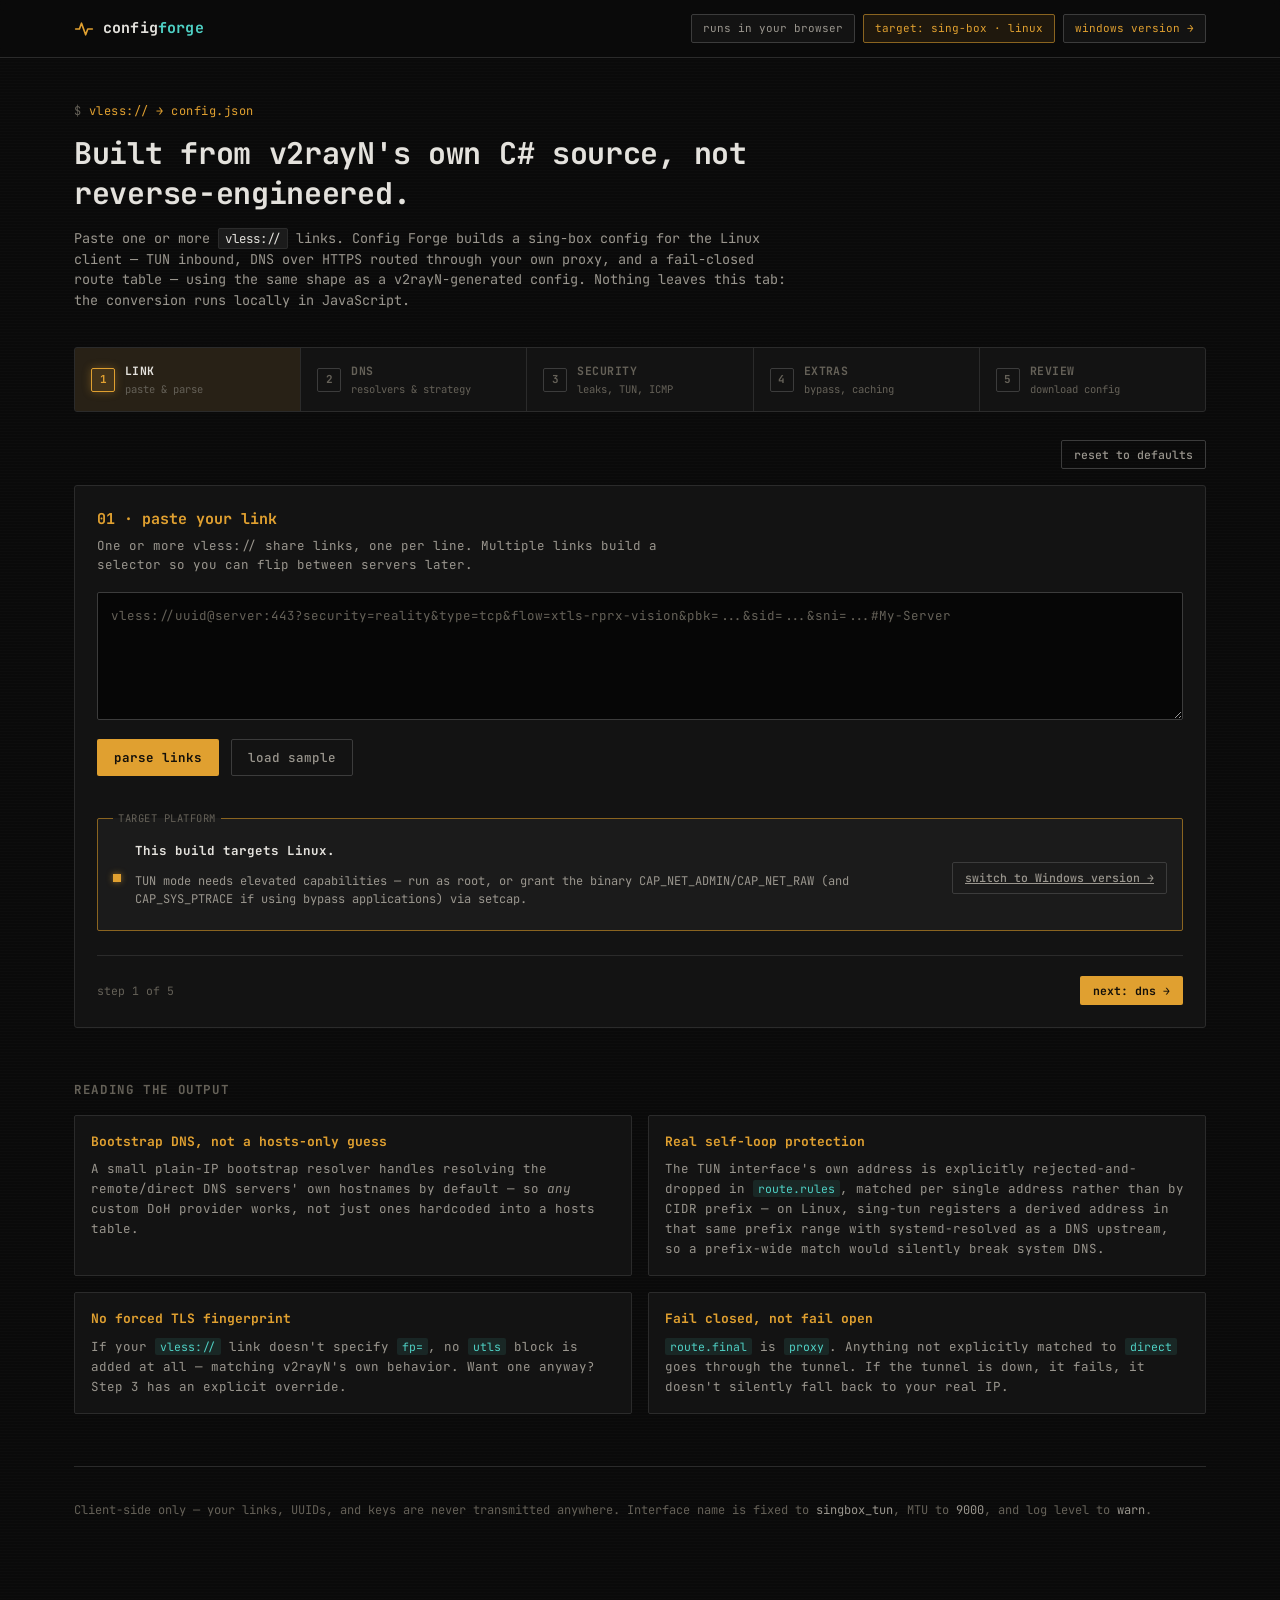
==== linux.html @ 417c4e21 "Add files via upload" ====
<!DOCTYPE html>
<html lang="en">
<head>
<meta charset="UTF-8">
<meta name="viewport" content="width=device-width, initial-scale=1.0">
<title>vless → sing-box · config forge (linux)</title>
<meta name="description" content="Convert vless:// links into sing-box client configs for Linux, generated with the same DNS/routing architecture as v2rayN's actual source code. Runs entirely in your browser — nothing is uploaded.">
<link rel="icon" href="data:image/svg+xml,<svg xmlns=%22http://www.w3.org/2000/svg%22 viewBox=%220 0 24 24%22><rect width=%2224%22 height=%2224%22 rx=%222%22 fill=%22%230a0a0a%22/><path d=%22M4 12h4l2-6 4 12 2-6h4%22 stroke=%22%23e0a030%22 stroke-width=%222%22 fill=%22none%22 stroke-linecap=%22round%22 stroke-linejoin=%22round%22/></svg>">
<link rel="preconnect" href="https://fonts.googleapis.com">
<link rel="preconnect" href="https://fonts.gstatic.com" crossorigin>
<link href="https://fonts.googleapis.com/css2?family=JetBrains+Mono:wght@400;500;600;700;800&display=swap" rel="stylesheet">
<link rel="stylesheet" href="style.css">
</head>
<body>

<header class="top">
  <div class="top-inner">
    <div class="brand">
      <span class="brand-mark" aria-hidden="true">
        <svg viewBox="0 0 24 24" width="20" height="20"><path d="M2 12h4.5l2.5-7 5 14 2.5-7H22" fill="none" stroke="currentColor" stroke-width="2" stroke-linecap="round" stroke-linejoin="round"/></svg>
      </span>
      <span class="brand-text">config<span class="brand-accent">forge</span></span>
    </div>
    <div class="top-meta">
      <span class="pill">runs in your browser</span>
      <span class="pill pill-target" id="platformPill">target: sing-box · linux</span>
      <a href="index.html" class="pill pill-link">windows version →</a>
    </div>
  </div>
</header>

<main class="shell">

  <section class="intro">
    <p class="eyebrow">vless:// → config.json</p>
    <h1>Built from v2rayN's own C# source, not reverse-engineered.</h1>
    <p class="lede" id="ledeText">Five steps: paste a link, set your DNS, set your security posture, add anything optional, then review and download. This tool's DNS/routing generation is ported directly from v2rayN's actual <code>SingboxDnsService.cs</code> / <code>SingboxRoutingService.cs</code> source. Nothing leaves this tab.</p>
  </section>

  <!-- STEPPER -->
  <nav class="stepper" id="stepper" aria-label="Setup steps">
    <div class="step-item" data-step-btn="1" data-state="current">
      <span class="step-num">1</span>
      <span class="step-text"><span class="step-title">Link</span><span class="step-desc">paste &amp; parse</span></span>
    </div>
    <div class="step-item" data-step-btn="2" data-state="upcoming">
      <span class="step-num">2</span>
      <span class="step-text"><span class="step-title">DNS</span><span class="step-desc">resolvers &amp; strategy</span></span>
    </div>
    <div class="step-item" data-step-btn="3" data-state="upcoming">
      <span class="step-num">3</span>
      <span class="step-text"><span class="step-title">Security</span><span class="step-desc">leaks, TUN, ICMP</span></span>
    </div>
    <div class="step-item" data-step-btn="4" data-state="upcoming">
      <span class="step-num">4</span>
      <span class="step-text"><span class="step-title">Extras</span><span class="step-desc">bypass, caching</span></span>
    </div>
    <div class="step-item" data-step-btn="5" data-state="upcoming">
      <span class="step-num">5</span>
      <span class="step-text"><span class="step-title">Review</span><span class="step-desc">download config</span></span>
    </div>
  </nav>

  <div class="utility-row">
    <span id="settingsStatus" class="parse-status"></span>
    <button id="resetOptionsBtn" class="btn btn-ghost btn-sm" type="button">reset to defaults</button>
  </div>

  <section class="panel">

    <!-- STEP 1 — LINK -->
    <div class="step-panel" data-step="1" data-active="1">
      <div class="step-panel-head">
        <h2>01 · paste your link</h2>
        <p>One or more <code>vless://</code> share links, one per line. Multiple links build a selector so you can flip between servers later.</p>
      </div>

      <textarea id="vlessInput" class="link-input" rows="5" spellcheck="false"
        placeholder="vless://uuid@server:443?security=reality&type=tcp&flow=xtls-rprx-vision&pbk=...&sid=...&sni=...#My-Server"></textarea>

      <div class="input-row">
        <button id="parseBtn" class="btn btn-primary">parse links</button>
        <button id="sampleBtn" class="btn btn-ghost">load sample</button>
        <span id="parseStatus" class="parse-status"></span>
      </div>

      <div id="linkResults" class="link-results" aria-live="polite"></div>

      <fieldset class="opt-group opt-group-wide platform-banner" style="margin-top: 20px;">
        <legend>Target platform</legend>
        <div class="platform-badge">
          <span class="platform-badge-dot"></span>
          <div class="platform-badge-text">
            <strong>This build targets Linux.</strong>
            <span class="field-label field-label-hint" id="platformHint">TUN mode needs elevated capabilities — run as root, or grant the binary CAP_NET_ADMIN/CAP_NET_RAW (and CAP_SYS_PTRACE if using bypass applications) via setcap.</span>
          </div>
          <a href="index.html" class="btn btn-ghost btn-sm">switch to Windows version →</a>
        </div>
        <select id="optPlatform" hidden><option value="linux" selected>Linux</option></select>
      </fieldset>

      <div class="step-nav">
        <span class="step-nav-hint">step 1 of 5</span>
        <button class="btn btn-primary btn-sm" type="button" data-goto="2">next: dns →</button>
      </div>
    </div>

    <!-- STEP 2 — DNS -->
    <div class="step-panel" data-step="2">
      <div class="step-panel-head">
        <h2>02 · dns resolution</h2>
        <p>v2rayN's 3-tier architecture: a bootstrap resolver handles the remote/direct servers' own hostnames, so any custom DoH provider works out of the box.</p>
      </div>

      <div class="options-grid">
        <fieldset class="opt-group">
          <legend>Remote &amp; direct</legend>

          <label class="field">
            <span class="field-label">Remote resolver <small>tunneled through the proxy</small></span>
            <select id="optRemoteDns">
              <option value="https://cloudflare-dns.com/dns-query" selected>Cloudflare — cloudflare-dns.com</option>
              <option value="https://dns.google/dns-query">Google — dns.google</option>
              <option value="https://dns.cloudflare.com/dns-query">Cloudflare (alt) — dns.cloudflare.com</option>
              <option value="1.1.1.1">1.1.1.1 (plain, not DoH)</option>
              <option value="custom">Custom address…</option>
            </select>
          </label>
          <input type="text" id="optRemoteDnsCustom" class="field-sub" placeholder="https://doh.example.com/dns-query" hidden>

          <label class="field">
            <span class="field-label">Direct resolver <small>for LAN, bypass domains &amp; geosite-private</small></span>
            <select id="optDirectDns">
              <option value="119.29.29.29">119.29.29.29 — DNSPod (v2rayN default)</option>
              <option value="223.5.5.5">223.5.5.5 — AliDNS</option>
              <option value="https://doh.pub/dns-query">doh.pub (v2rayN default DoH option)</option>
              <option value="system" selected>System default — for networks where DNSPod is unreachable</option>
              <option value="custom">Custom address…</option>
            </select>
          </label>
          <input type="text" id="optDirectDnsCustom" class="field-sub" placeholder="1.1.1.1 or https://doh.example.com/dns-query" hidden>
          <span class="field-label field-label-hint">
            v2rayN's actual default is 119.29.29.29 (DNSPod), a China-anycast address unreachable for many
            users outside China. Defaulted to <strong>System default</strong> here instead.
          </span>
        </fieldset>

        <fieldset class="opt-group">
          <legend>Bootstrap resolver</legend>
          <label class="field">
            <span class="field-label">Bootstrap resolver <small>resolves the remote/direct servers' own hostnames — plain IP, no chicken-and-egg problem</small></span>
            <select id="optBootstrapDns">
              <option value="119.29.29.29">119.29.29.29 — DNSPod (v2rayN default)</option>
              <option value="223.5.5.5">223.5.5.5 — AliDNS</option>
              <option value="system" selected>System default</option>
              <option value="custom">Custom IP…</option>
            </select>
          </label>
          <input type="text" id="optBootstrapDnsCustom" class="field-sub" placeholder="1.1.1.1" hidden>
        </fieldset>
      </div>

      <div class="step-nav">
        <span class="step-nav-hint">step 2 of 5</span>
        <div class="input-row" style="margin-top:0;">
          <button class="btn btn-ghost btn-sm" type="button" data-goto="1">← back</button>
          <button class="btn btn-primary btn-sm" type="button" data-goto="3">next: security →</button>
        </div>
      </div>
    </div>

    <!-- STEP 3 — SECURITY -->
    <div class="step-panel" data-step="3">
      <div class="step-panel-head">
        <h2>03 · security posture</h2>
        <p>Leak protection, TUN interface behavior, and anti-detection options — the real v2rayN TUN policies (ICMP routing, TLS fragmentation) most generators skip.</p>
      </div>

      <div class="options-grid">
        <fieldset class="opt-group">
          <legend>Leak protection</legend>
          <label class="toggle">
            <input type="checkbox" id="optBlockQuic" checked>
            <span class="toggle-track"><span class="toggle-thumb"></span></span>
            <span class="toggle-text">Block UDP/443 (QUIC)<small>stops traffic bypassing the proxy over HTTP/3</small></span>
          </label>
          <label class="toggle">
            <input type="checkbox" id="optBlockIpv6" checked>
            <span class="toggle-track"><span class="toggle-thumb"></span></span>
            <span class="toggle-text">Reject IPv6<small>drops IPv6 that reaches the tunnel — true leak-proofing needs it disabled at the OS/adapter level too</small></span>
          </label>
          <label class="toggle">
            <input type="checkbox" id="optBlockAaaaQuery">
            <span class="toggle-track"><span class="toggle-thumb"></span></span>
            <span class="toggle-text">Block AAAA DNS answers<small>answers every AAAA lookup empty instead of forwarding it — forces IPv4 at the DNS level, ahead of "Reject IPv6" above</small></span>
          </label>
        </fieldset>

        <fieldset class="opt-group">
          <legend>TUN interface</legend>
          <label class="field">
            <span class="field-label">Address (CIDR)</span>
            <input type="text" id="optTunAddr" value="172.18.0.1/30">
          </label>
          <label class="field">
            <span class="field-label">Stack</span>
            <select id="optTunStack">
              <option value="gvisor" selected>gvisor — safest, most compatible</option>
              <option value="mixed">mixed</option>
              <option value="system">system — fastest, needs native TUN driver support</option>
            </select>
          </label>
          <label class="toggle">
            <input type="checkbox" id="optStrictRoute" checked>
            <span class="toggle-track"><span class="toggle-thumb"></span></span>
            <span class="toggle-text">Strict route<small>forces all system traffic into the TUN, even off-subnet</small></span>
          </label>
          <label class="toggle">
            <input type="checkbox" id="optTlsFragment">
            <span class="toggle-track"><span class="toggle-thumb"></span></span>
            <span class="toggle-text">TLS record fragmentation<small>splits sniffed TLS ClientHellos to evade SNI-based blocking</small></span>
          </label>
          <span class="field-label field-label-hint">
            This client's own traffic is always excluded from the tunnel automatically, by process name —
            no manual path needed.
          </span>
        </fieldset>
      </div>

      <div class="step-nav">
        <span class="step-nav-hint">step 3 of 5</span>
        <div class="input-row" style="margin-top:0;">
          <button class="btn btn-ghost btn-sm" type="button" data-goto="2">← back</button>
          <button class="btn btn-primary btn-sm" type="button" data-goto="4">next: extras →</button>
        </div>
      </div>
    </div>

    <!-- STEP 4 — EXTRAS -->
    <div class="step-panel" data-step="4">
      <div class="step-panel-head">
        <h2>04 · optional extras</h2>
        <p>Everything here is optional — local inbounds, rule sets, and domains/apps you'd rather send direct.</p>
      </div>

      <div class="options-grid">
        <fieldset class="opt-group">
          <legend>Local inbounds</legend>
          <label class="toggle">
            <input type="checkbox" id="optSocksEnable">
            <span class="toggle-track"><span class="toggle-thumb"></span></span>
            <span class="toggle-text">SOCKS/HTTP inbound<small>for apps that don't use the system proxy — off means TUN-only</small></span>
          </label>
          <label class="field field-inline" id="socksPortRow">
            <span class="field-label">SOCKS port</span>
            <input type="number" id="optSocksPort" value="10808">
          </label>
          <label class="toggle">
            <input type="checkbox" id="optClashApi">
            <span class="toggle-track"><span class="toggle-thumb"></span></span>
            <span class="toggle-text">Clash API<small>for GUI clients (v2rayN tray, yacd, etc.) — bound to localhost</small></span>
          </label>
          <label class="field field-inline" id="clashPortRow">
            <span class="field-label">Port</span>
            <input type="number" id="optClashPort" value="10814">
          </label>
          <label class="field" id="clashSecretRow">
            <span class="field-label">API secret <small>recommended if exposing beyond localhost</small></span>
            <input type="text" id="optClashSecret" placeholder="leave blank for none">
          </label>
        </fieldset>

        <fieldset class="opt-group">
          <legend>Rule sets &amp; caching</legend>
          <label class="toggle">
            <input type="checkbox" id="optUseGeositePrivate">
            <span class="toggle-track"><span class="toggle-thumb"></span></span>
            <span class="toggle-text">geosite-private rule-set<small>matches local-network hostnames direct — not required: <code>ip_is_private</code> already covers private IPs</small></span>
          </label>
          <label class="field" id="ruleSetModeRow">
            <span class="field-label">geosite-private rule-set source</span>
            <select id="optRuleSetMode">
              <option value="remote">Auto-download (SagerNet, recommended)</option>
              <option value="local" selected>Local file on disk</option>
            </select>
          </label>
          <input type="text" id="optRuleSetPath" class="field-sub"
                 value="/etc/sing-box/geosite-private.srs">
          <label class="toggle">
            <input type="checkbox" id="optCacheFile">
            <span class="toggle-track"><span class="toggle-thumb"></span></span>
            <span class="toggle-text">DNS cache file<small>persists fakeip/cache across restarts</small></span>
          </label>
        </fieldset>

        <fieldset class="opt-group opt-group-wide">
          <legend>Bypass domains <span class="legend-note">— sent direct, one per line</span></legend>
          <textarea id="optBypassDomains" class="bypass-input" rows="3" spellcheck="false"
            placeholder="example.com&#10;.internal.corp.example&#10;keyword:analytics&#10;regex:^ads\."></textarea>
          <span class="field-label field-label-hint">
            Prefix a line with <code>.</code> or <code>*.</code> to match subdomains only ·
            <code>keyword:</code> for a substring match · <code>regex:</code> for a regular expression
          </span>
        </fieldset>

        <fieldset class="opt-group opt-group-wide">
          <span class="field-label" id="bypassAppsLabel">Bypass applications — one Linux process name per line</span>
          <textarea id="optBypassApps" class="bypass-input" rows="3" spellcheck="false"
            placeholder="steam&#10;discord&#10;/usr/bin/some-launcher"></textarea>
          <span class="field-label field-label-hint" id="bypassAppsHint">
            Matches by process name — a full path is fine too, only the filename is used. Linux
            truncates process names to 15 characters internally.
          </span>
        </fieldset>
      </div>

      <div class="step-nav">
        <span class="step-nav-hint">step 4 of 5</span>
        <div class="input-row" style="margin-top:0;">
          <button class="btn btn-ghost btn-sm" type="button" data-goto="3">← back</button>
          <button class="btn btn-primary btn-sm" type="button" data-goto="5">next: review →</button>
        </div>
      </div>
    </div>

    <!-- STEP 5 — REVIEW -->
    <div class="step-panel" data-step="5">
      <div class="step-panel-head">
        <h2>05 · review &amp; download</h2>
        <p>Trace confirms which pieces are live. Download, then verify with <code>sing-box check -c config.json</code> before relying on it.</p>
      </div>

      <section class="signal-path" id="signalPath" aria-label="Connection path status">
        <div class="path-track">
          <div class="path-node" data-node="link" data-state="idle">
            <span class="node-box"></span>
            <span class="node-label">link</span>
          </div>
          <div class="path-wire" data-wire="1"><span class="wire-pulse"></span></div>
          <div class="path-node" data-node="tls" data-state="idle">
            <span class="node-box"></span>
            <span class="node-label">tls / reality</span>
          </div>
          <div class="path-wire" data-wire="2"><span class="wire-pulse"></span></div>
          <div class="path-node" data-node="dns" data-state="idle">
            <span class="node-box"></span>
            <span class="node-label">doh dns</span>
          </div>
          <div class="path-wire" data-wire="3"><span class="wire-pulse"></span></div>
          <div class="path-node" data-node="route" data-state="idle">
            <span class="node-box"></span>
            <span class="node-label">route</span>
          </div>
          <div class="path-wire" data-wire="4"><span class="wire-pulse"></span></div>
          <div class="path-node" data-node="out" data-state="idle">
            <span class="node-box"></span>
            <span class="node-label">config.json</span>
          </div>
        </div>
      </section>

      <div class="panel-head">
        <h2>config.json</h2>
        <div class="output-actions">
          <button id="copyBtn" class="btn btn-ghost btn-sm" disabled>copy</button>
          <button id="downloadBtn" class="btn btn-primary btn-sm" disabled>download config.json</button>
        </div>
      </div>

      <div id="warnings" class="warnings" hidden></div>

      <pre id="output" class="output-code"><code id="outputCode">// finish step 1 to generate a config here</code></pre>

      <div class="step-nav">
        <span class="step-nav-hint">step 5 of 5</span>
        <button class="btn btn-ghost btn-sm" type="button" data-goto="4">← back</button>
      </div>
    </div>

  </section>

  <section class="notes">
    <h2>reading the output</h2>
    <div class="notes-grid">
      <div class="note">
        <h3>Bootstrap DNS, not a hosts-only guess</h3>
        <p>A small plain-IP bootstrap resolver handles resolving the remote/direct DNS servers' own hostnames by default — so <em>any</em> custom DoH provider works, not just ones hardcoded into a hosts table.</p>
      </div>
      <div class="note">
        <h3>Real self-loop protection</h3>
        <p>The TUN interface's own address is explicitly rejected-and-dropped in <code>route.rules</code>, matched per single address rather than by CIDR prefix — on Linux, sing-tun registers a derived address in that same prefix range with systemd-resolved as a DNS upstream, so a prefix-wide match would silently break system DNS.</p>
      </div>
      <div class="note">
        <h3>No forced TLS fingerprint</h3>
        <p>If your <code>vless://</code> link doesn't specify <code>fp=</code>, no <code>utls</code> block is added at all — matching v2rayN's own behavior. Want one anyway? Step 3 has an explicit override.</p>
      </div>
      <div class="note">
        <h3>Fail closed, not fail open</h3>
        <p><code>route.final</code> is <code>proxy</code>. Anything not explicitly matched to <code>direct</code> goes through the tunnel. If the tunnel is down, it fails, it doesn't silently fall back to your real IP.</p>
      </div>
    </div>
  </section>

  <footer class="site-footer">
    <p>Client-side only — your links, UUIDs, and keys are never transmitted anywhere. Interface name is fixed to <code>singbox_tun</code>, MTU to <code>9000</code>, and log level to <code>warn</code>.</p>
  </footer>

</main>

<script src="app.js"></script>

</body>
</html>
---- style.css ----
/* ============================================================
   Config Forge — design tokens (v3: terminal / phosphor)
   near-black neutral bg · warm amber accent · teal "secure" accent
   all-monospace: JetBrains Mono throughout
   ============================================================ */

:root{
  --bg:        #0a0a0a;
  --panel:     #131313;
  --panel-2:   #1b1b1b;
  --border:    #2b2b2b;
  --border-lt: #3c3c3c;

  --text:      #e4e2dd;
  --text-dim:  #9a968e;
  --text-mute: #656158;

  --accent:      #e0a030;
  --accent-dim:  #8a6420;
  --accent-soft: rgba(224,160,48,0.10);
  --secure:      #4fd1c5;
  --secure-dim:  #2a7a70;
  --secure-soft: rgba(79,209,197,0.10);
  --warn:        #e0824a;
  --warn-soft:   rgba(224,130,74,0.10);
  --danger:      #e0655c;
  --danger-soft: rgba(224,101,92,0.10);

  --font-display: 'JetBrains Mono', ui-monospace, monospace;
  --font-body: 'JetBrains Mono', ui-monospace, monospace;
  --font-code: 'JetBrains Mono', ui-monospace, monospace;

  --radius: 3px;
  --radius-sm: 2px;
}

*{ box-sizing: border-box; }
html{ scroll-behavior: smooth; }

body{
  margin:0;
  background: var(--bg);
  color: var(--text);
  font-family: var(--font-body);
  font-size: 14px;
  line-height: 1.55;
  -webkit-font-smoothing: antialiased;
  background-image:
    repeating-linear-gradient(0deg, rgba(255,255,255,0.012) 0px, rgba(255,255,255,0.012) 1px, transparent 1px, transparent 3px);
}

code, pre{ font-family: var(--font-code); }

/* ---------- top bar ---------- */
.top{
  position: sticky; top:0; z-index: 20;
  background: rgba(10,10,10,0.9);
  backdrop-filter: blur(6px);
  border-bottom: 1px solid var(--border);
}
.top-inner{
  max-width: 1180px; margin: 0 auto;
  padding: 14px 24px;
  display: flex; align-items: center; justify-content: space-between;
  gap: 16px; flex-wrap: wrap;
}
.brand{ display:flex; align-items:center; gap:9px; }
.brand-mark{ color: var(--accent); display:flex; }
.brand-text{
  font-family: var(--font-display); font-weight: 700; font-size: 15px;
  letter-spacing: 0.01em; color: var(--text);
}
.brand-accent{ color: var(--secure); }
.top-meta{ display:flex; gap:8px; flex-wrap: wrap; }
.pill{
  font-family: var(--font-code); font-size: 11px; color: var(--text-dim);
  border: 1px solid var(--border-lt); border-radius: var(--radius-sm);
  padding: 5px 11px; white-space: nowrap; background: var(--panel);
}
.pill-target{ color: var(--accent); border-color: var(--accent-dim); background: var(--accent-soft); }

/* ---------- shell / layout ---------- */
.shell{
  max-width: 1180px; margin: 0 auto; padding: 44px 24px 80px;
  position: relative; z-index: 1;
}

.intro{ max-width: 720px; margin-bottom: 36px; }
.eyebrow{
  font-family: var(--font-code); font-size: 12px; letter-spacing: 0.04em;
  color: var(--accent); margin: 0 0 12px;
}
.eyebrow::before{ content: "$ "; color: var(--text-mute); }
.intro h1{
  font-family: var(--font-display); font-size: clamp(22px, 3.2vw, 30px);
  line-height: 1.35; margin: 0 0 14px; font-weight: 700; letter-spacing: -0.01em;
  color: var(--text);
}
.lede{ color: var(--text-dim); font-size: 13.5px; margin: 0; }
.lede code{ color: var(--text); background: var(--panel-2); padding: 1px 6px; border-radius: var(--radius-sm); font-size: 0.92em; border: 1px solid var(--border); }

/* ---------- signal path (signature element) — terminal trace ---------- */
.signal-path{
  background: var(--panel);
  border: 1px solid var(--border);
  border-radius: var(--radius);
  padding: 20px 24px;
  margin-bottom: 36px;
  overflow-x: auto;
  font-family: var(--font-code);
}
.path-track{
  display: flex; align-items: center; gap: 0;
  min-width: 640px;
}
.path-node{
  display: flex; flex-direction: column; align-items: center; gap: 6px;
  flex-shrink: 0; width: 116px;
}
.node-box{
  font-size: 10.5px; color: var(--text-mute);
  border: 1px solid var(--border-lt); border-radius: var(--radius-sm);
  padding: 3px 0; width: 100%; text-align: center;
  transition: all 0.3s ease; background: var(--panel-2);
}
.node-box::before{ content: "[ ]"; }
.path-node[data-state="active"] .node-box{
  border-color: var(--accent); color: var(--accent); background: var(--accent-soft);
  text-shadow: 0 0 8px rgba(224,160,48,0.5);
}
.path-node[data-state="active"] .node-box::before{ content: "[×]"; }
.path-node[data-state="warn"] .node-box{
  border-color: var(--warn); color: var(--warn); background: var(--warn-soft);
}
.path-node[data-state="warn"] .node-box::before{ content: "[!]"; }
.node-label{
  font-family: var(--font-code); font-size: 10px; color: var(--text-mute);
  letter-spacing: 0.02em; text-align: center; transition: color 0.3s ease;
  text-transform: uppercase;
}
.path-node[data-state="active"] .node-label{ color: var(--text); }

.path-wire{
  flex: 1; height: 16px; position: relative; margin: 0 -2px;
  min-width: 32px; overflow: hidden;
  font-size: 11px; color: var(--border-lt); white-space: nowrap;
  display: flex; align-items: center;
}
.path-wire::before{
  content: "· · · · · · · · · · · · · · · · · · · · · · · ·";
  letter-spacing: 2px;
}
.path-wire[data-active="1"]::before{ color: var(--accent); }
.wire-pulse{
  position: absolute; top: 0; left: -6px; bottom: 0;
  width: 8px; display: flex; align-items: center; justify-content: center;
  color: var(--accent); opacity: 0; font-weight: 700;
}
.wire-pulse::before{ content: "▸"; }
.path-wire[data-active="1"] .wire-pulse{
  animation: pulse 2.2s linear infinite;
}
@keyframes pulse{
  0%{ left: -6px; opacity: 0; }
  10%{ opacity: 1; }
  90%{ opacity: 1; }
  100%{ left: 100%; opacity: 0; }
}
@media (prefers-reduced-motion: reduce){
  .wire-pulse{ animation: none !important; opacity: 0 !important; }
}

/* ---------- workspace ---------- */
.workspace{
  display: grid; grid-template-columns: 1fr 1fr; gap: 22px;
  align-items: start;
}
@media (max-width: 980px){
  .workspace{ grid-template-columns: 1fr; }
}

.panel{
  background: var(--panel);
  border: 1px solid var(--border);
  border-radius: var(--radius);
  padding: 22px;
}
.panel-head{
  display: flex; align-items: baseline; justify-content: space-between;
  gap: 12px; margin-bottom: 15px;
}
.panel-head-spaced{ margin-top: 30px; }
.panel-head h2{
  font-family: var(--font-display); font-size: 13.5px; margin: 0;
  color: var(--accent); font-weight: 700; letter-spacing: 0.01em;
}
.panel-sub{ font-size: 11.5px; color: var(--text-mute); font-family: var(--font-code); }
.panel-head-actions{ display: flex; align-items: center; gap: 12px; flex-wrap: wrap; }

/* ---------- input ---------- */
.link-input{
  width: 100%; resize: vertical;
  background: #060606; color: var(--text);
  border: 1px solid var(--border-lt); border-radius: var(--radius-sm);
  padding: 13px; font-family: var(--font-code); font-size: 12.5px;
  line-height: 1.6;
}
.link-input:focus{ outline: none; border-color: var(--accent); }
.link-input::placeholder{ color: var(--text-mute); }

.input-row{ display:flex; align-items:center; gap: 12px; margin-top: 12px; flex-wrap: wrap; }

.btn{
  font-family: var(--font-code); font-size: 12.5px; font-weight: 500;
  padding: 9px 16px; border-radius: var(--radius-sm);
  border: 1px solid transparent; cursor: pointer;
  transition: all 0.15s ease;
}
.btn-primary{ background: var(--accent); color: #14100a; font-weight: 700; }
.btn-primary:hover{ background: #f0b040; }
.btn-primary:disabled{ background: var(--border-lt); color: var(--text-mute); cursor: not-allowed; }
.btn-ghost{ background: transparent; color: var(--text-dim); border-color: var(--border-lt); }
.btn-ghost:hover{ color: var(--text); border-color: var(--accent); }
.btn-ghost:disabled{ color: var(--text-mute); cursor: not-allowed; border-color: var(--border); }
.btn-sm{ padding: 6px 12px; font-size: 11.5px; }

.parse-status{ font-size: 12px; color: var(--text-mute); font-family: var(--font-code); }
.parse-status.ok{ color: var(--secure); }
.parse-status.err{ color: var(--danger); }

.link-results{ margin-top: 14px; display: flex; flex-direction: column; gap: 8px; }
.link-card{
  border: 1px solid var(--border); border-radius: var(--radius-sm);
  padding: 10px 13px; background: var(--panel-2);
  display: flex; align-items: center; justify-content: space-between; gap: 10px;
}
.link-card.err{ border-color: rgba(224,101,92,0.4); background: var(--danger-soft); }
.link-card-main{ min-width: 0; }
.link-card-name{ font-size: 12.5px; font-weight: 700; color: var(--text); }
.link-card-detail{ font-size: 11px; color: var(--text-mute); font-family: var(--font-code); overflow: hidden; text-overflow: ellipsis; white-space: nowrap; }
.link-card-badge{
  font-family: var(--font-code); font-size: 10px; padding: 3px 8px; border-radius: var(--radius-sm);
  flex-shrink: 0;
}
.badge-ok{ background: var(--secure-soft); color: var(--secure); }
.badge-err{ background: var(--danger-soft); color: var(--danger); }

/* ---------- quick setup grid ---------- */
.options-grid{
  display: grid; grid-template-columns: 1fr 1fr; gap: 16px;
}
@media (max-width: 620px){ .options-grid{ grid-template-columns: 1fr; } }

.opt-group{
  border: 1px solid var(--border); border-radius: var(--radius-sm);
  padding: 15px; margin: 0; min-width: 0; background: var(--panel);
}
.opt-group legend{
  font-family: var(--font-code); font-size: 10.5px; text-transform: uppercase;
  letter-spacing: 0.05em; color: var(--text-mute); padding: 0 5px;
}
.opt-group-wide{ grid-column: 1 / -1; }
.legend-note{ text-transform: none; letter-spacing: normal; color: var(--text-mute); font-size: 11px; }
.bypass-input{
  width: 100%; resize: vertical;
  background: #060606; color: var(--text);
  border: 1px solid var(--border-lt); border-radius: var(--radius-sm);
  padding: 10px; font-family: var(--font-code); font-size: 12px; line-height: 1.6;
  margin-top: 2px;
}
.bypass-input:focus{ outline: none; border-color: var(--accent); }
.field-label-hint{ margin-top: 7px; font-size: 11px; }
.field-label-hint code{ color: var(--text-dim); background: var(--panel-2); padding: 1px 5px; border-radius: var(--radius-sm); border: 1px solid var(--border); }

.field{ display: block; margin-top: 11px; }
.field:first-of-type{ margin-top: 4px; }
.field-label{ display:block; font-size: 12px; color: var(--text-dim); margin-bottom: 6px; }
.field-label small{ display:block; color: var(--text-mute); font-weight: 400; margin-top: 2px; }
.field input[type="text"], .field input[type="number"], .field select, .field-sub{
  width: 100%; background: #060606; color: var(--text);
  border: 1px solid var(--border-lt); border-radius: var(--radius-sm);
  padding: 7px 9px; font-size: 12.5px; font-family: var(--font-code);
}
.field-sub{ margin-top: 8px; }
.field select{ font-family: var(--font-body); }
.field input:focus, .field select:focus{ outline: none; border-color: var(--accent); }
.field-inline{ display:flex; align-items:center; gap: 10px; }
.field-inline .field-label{ margin-bottom:0; white-space: nowrap; }

.toggle{
  display: grid; grid-template-columns: 34px 1fr; align-items: start;
  gap: 10px; margin-top: 13px; cursor: pointer;
}
.toggle input{ position:absolute; opacity:0; width:0; height:0; }
.toggle-track{
  width: 34px; height: 18px; border-radius: var(--radius-sm); background: var(--panel-2);
  border: 1px solid var(--border-lt);
  position: relative; transition: all 0.2s ease; margin-top: 2px;
}
.toggle-thumb{
  position: absolute; top: 1px; left: 1px; width: 14px; height: 14px;
  border-radius: 1px; background: var(--text-mute); transition: all 0.2s ease;
}
.toggle input:checked + .toggle-track{ border-color: var(--secure); background: var(--secure-soft); }
.toggle input:checked + .toggle-track .toggle-thumb{ transform: translateX(16px); background: var(--secure); }
.toggle input:focus-visible + .toggle-track{ outline: 1px solid var(--accent); outline-offset: 2px; }
.toggle-text{ font-size: 12.5px; color: var(--text); }
.toggle-text small{ display:block; color: var(--text-mute); font-size: 11px; font-weight: 400; margin-top: 2px; }

/* ---------- advanced disclosure sections ---------- */
.advanced{
  margin-top: 18px; border: 1px solid var(--border); border-radius: var(--radius-sm);
  background: var(--panel); overflow: hidden;
}
.advanced + .advanced{ margin-top: 10px; }
.advanced summary{
  list-style: none; cursor: pointer; padding: 12px 15px;
  display: flex; align-items: center; justify-content: space-between; gap: 10px;
  font-family: var(--font-code); font-size: 12px; color: var(--text-dim);
  user-select: none;
}
.advanced summary::-webkit-details-marker{ display: none; }
.advanced summary .adv-title{ display: flex; align-items: center; gap: 8px; color: var(--text); font-weight: 500; }
.advanced summary .adv-chevron{
  color: var(--accent); font-family: var(--font-code); font-size: 11px;
}
.advanced summary .adv-chevron::before{ content: "+"; }
.advanced[open] summary .adv-chevron::before{ content: "−"; }
.advanced summary:hover{ background: var(--panel-2); }
.advanced-body{
  padding: 2px 15px 16px; border-top: 1px solid var(--border);
}
.advanced-body .options-grid{ margin-top: 14px; }

/* ---------- output ---------- */
.output-panel{ position: sticky; top: 84px; }
.output-actions{ display:flex; gap: 8px; }
.warnings{
  background: var(--warn-soft); border: 1px solid rgba(224,130,74,0.35);
  border-radius: var(--radius-sm); padding: 11px 13px; margin-bottom: 14px;
  font-size: 12px; color: var(--warn); font-family: var(--font-code);
}
.warnings strong{ color: #f0a878; }
.warnings ul{ margin: 6px 0 0; padding-left: 18px; }
.warnings li{ margin-top: 4px; }

.output-code{
  background: #060606; border: 1px solid var(--border-lt); border-radius: var(--radius-sm);
  padding: 17px; margin: 0; max-height: 640px; overflow: auto;
  font-size: 12px; line-height: 1.65; color: #b0aca4;
}
.output-code code{ color: inherit; }
.tok-key{ color: #e0b060; }
.tok-str{ color: #4fd1c5; }
.tok-num{ color: #e0824a; }
.tok-bool{ color: #c48fe0; }
.tok-punc{ color: #5a5650; }

/* ---------- notes ---------- */
.notes{ margin-top: 52px; }
.notes h2{
  font-family: var(--font-display); font-size: 12.5px; text-transform: uppercase;
  letter-spacing: 0.05em; color: var(--text-mute); margin: 0 0 16px; font-weight: 700;
}
.notes-grid{
  display: grid; grid-template-columns: repeat(2, 1fr); gap: 16px;
}
@media (max-width: 780px){ .notes-grid{ grid-template-columns: 1fr; } }
.note{
  border: 1px solid var(--border); border-radius: var(--radius-sm);
  padding: 16px; background: var(--panel);
}
.note h3{ font-size: 13px; margin: 0 0 7px; color: var(--accent); font-family: var(--font-display); font-weight: 700; }
.note p{ font-size: 12.5px; color: var(--text-dim); margin: 0; line-height: 1.6; }
.note code{ color: var(--secure); background: var(--secure-soft); padding: 1px 5px; border-radius: var(--radius-sm); font-size: 0.92em; }
.note a{ color: var(--accent); }

/* ---------- footer ---------- */
.site-footer{
  margin-top: 52px; padding-top: 22px; border-top: 1px solid var(--border);
  font-size: 12px; color: var(--text-mute);
}
.site-footer code{ color: var(--text-dim); }

/* ---------- platform banner ---------- */
.platform-banner{ background: var(--panel-2); border-color: var(--accent-dim); }
.platform-badge{ display: flex; align-items: center; gap: 14px; flex-wrap: wrap; }
.platform-badge-dot{
  width: 8px; height: 8px; flex-shrink: 0;
  background: var(--accent); box-shadow: 0 0 6px rgba(224,160,48,0.6);
}
.platform-badge-text{ flex: 1; min-width: 200px; display: flex; flex-direction: column; gap: 4px; }
.platform-badge-text strong{ font-size: 12.5px; color: var(--text); }
.platform-badge .btn{ flex-shrink: 0; white-space: nowrap; }
.pill-link{ color: var(--accent); text-decoration: none; transition: border-color 0.15s ease, color 0.15s ease; }
.pill-link:hover{ color: #f0b040; border-color: var(--accent); }

/* ============================================================
   WIZARD / STEPPER — the core interaction model
   ============================================================ */
.stepper{
  display: flex; align-items: stretch; gap: 0;
  border: 1px solid var(--border); border-radius: var(--radius);
  background: var(--panel); overflow-x: auto; margin-bottom: 28px;
}
.step-item{
  flex: 1; min-width: 130px;
  display: flex; align-items: center; gap: 10px;
  padding: 14px 16px; cursor: pointer; user-select: none;
  border-right: 1px solid var(--border);
  background: transparent; transition: background 0.15s ease;
  font-family: var(--font-code);
}
.step-item:last-child{ border-right: none; }
.step-item:hover{ background: var(--panel-2); }
.step-num{
  flex-shrink: 0; width: 24px; height: 24px; border-radius: var(--radius-sm);
  border: 1px solid var(--border-lt); display: flex; align-items: center; justify-content: center;
  font-size: 11px; color: var(--text-mute); font-weight: 700;
  transition: all 0.2s ease;
}
.step-item[data-state="current"]{ background: var(--accent-soft); }
.step-item[data-state="current"] .step-num{
  border-color: var(--accent); color: var(--accent); background: rgba(224,160,48,0.15);
  box-shadow: 0 0 8px rgba(224,160,48,0.35);
}
.step-item[data-state="done"] .step-num{
  border-color: var(--secure); color: var(--secure); background: var(--secure-soft);
}
.step-item[data-state="done"] .step-num::before{ content: "✓"; }
.step-text{ display: flex; flex-direction: column; gap: 1px; min-width: 0; }
.step-title{
  font-size: 11.5px; text-transform: uppercase; letter-spacing: 0.04em;
  color: var(--text-mute); font-weight: 700;
}
.step-item[data-state="current"] .step-title{ color: var(--text); }
.step-item[data-state="done"] .step-title{ color: var(--text-dim); }
.step-desc{ font-size: 10.5px; color: var(--text-mute); white-space: nowrap; overflow: hidden; text-overflow: ellipsis; }

.step-panel{ display: none; }
.step-panel[data-active="1"]{ display: block; animation: stepIn 0.25s ease; }
@keyframes stepIn{
  from{ opacity: 0; transform: translateY(4px); }
  to{ opacity: 1; transform: translateY(0); }
}
@media (prefers-reduced-motion: reduce){
  .step-panel[data-active="1"]{ animation: none; }
}

.step-nav{
  display: flex; align-items: center; justify-content: space-between;
  gap: 12px; margin-top: 24px; padding-top: 20px; border-top: 1px solid var(--border);
}
.step-nav-hint{ font-size: 11.5px; color: var(--text-mute); font-family: var(--font-code); }

.step-panel-head{ margin-bottom: 18px; }
.step-panel-head h2{
  font-family: var(--font-display); font-size: 15px; color: var(--accent);
  margin: 0 0 4px; font-weight: 700;
}
.step-panel-head p{ font-size: 12.5px; color: var(--text-dim); margin: 0; max-width: 620px; }

.utility-row{
  display: flex; align-items: center; justify-content: flex-end; gap: 12px;
  margin-bottom: 16px; flex-wrap: wrap;
}
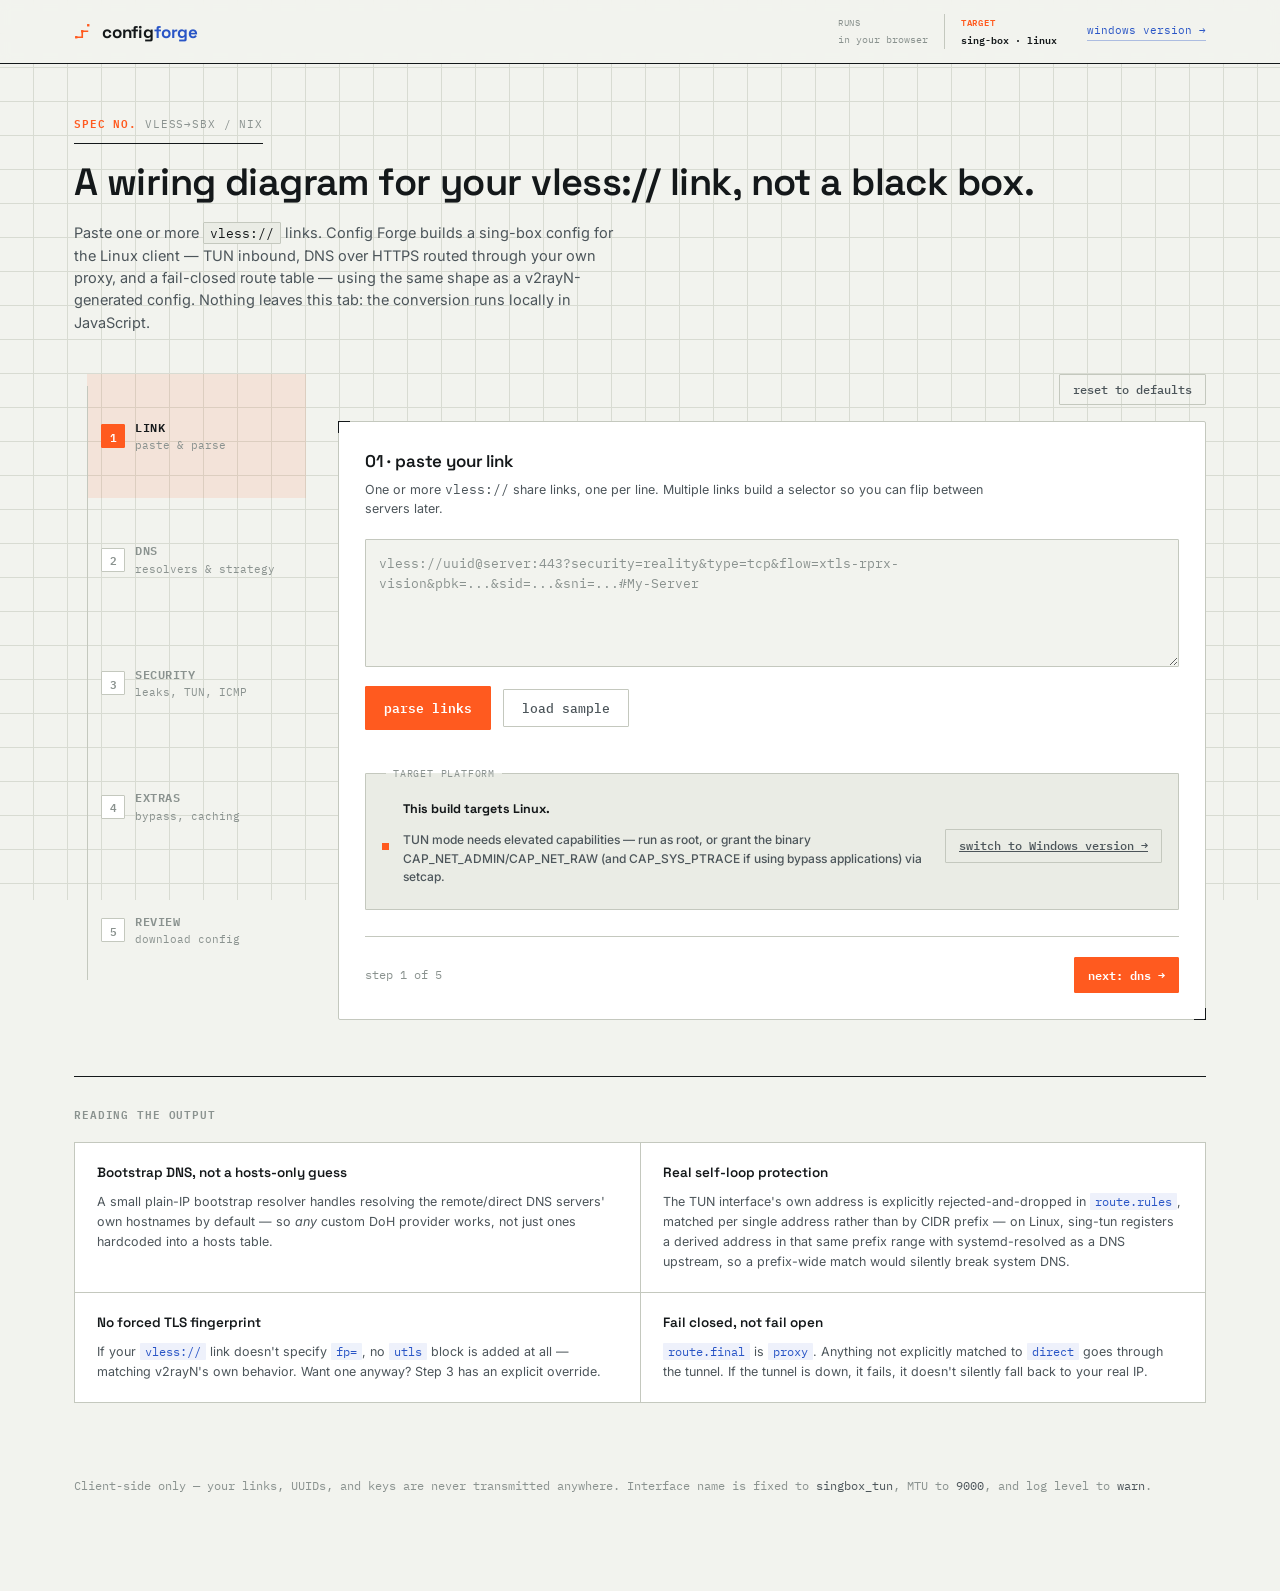
==== commit da50cccc: "Add files via upload" ====
--- a/linux.html
+++ b/linux.html
@@ -5,10 +5,10 @@
 <meta name="viewport" content="width=device-width, initial-scale=1.0">
 <title>vless → sing-box · config forge (linux)</title>
 <meta name="description" content="Convert vless:// links into sing-box client configs for Linux, generated with the same DNS/routing architecture as v2rayN's actual source code. Runs entirely in your browser — nothing is uploaded.">
-<link rel="icon" href="data:image/svg+xml,<svg xmlns=%22http://www.w3.org/2000/svg%22 viewBox=%220 0 24 24%22><rect width=%2224%22 height=%2224%22 rx=%222%22 fill=%22%230a0a0a%22/><path d=%22M4 12h4l2-6 4 12 2-6h4%22 stroke=%22%23e0a030%22 stroke-width=%222%22 fill=%22none%22 stroke-linecap=%22round%22 stroke-linejoin=%22round%22/></svg>">
+<link rel="icon" href="data:image/svg+xml,<svg xmlns=%22http://www.w3.org/2000/svg%22 viewBox=%220 0 24 24%22><rect width=%2224%22 height=%2224%22 fill=%22%23F2F3EE%22/><path d=%22M3 19H11V11H19%22 stroke=%22%23FF5A1F%22 stroke-width=%222.4%22 fill=%22none%22/><rect x=%221.3%22 y=%2217.3%22 width=%223.4%22 height=%223.4%22 fill=%22%2314181A%22/><rect x=%229.3%22 y=%229.3%22 width=%223.4%22 height=%223.4%22 fill=%22%2314181A%22/><rect x=%2217.3%22 y=%221.3%22 width=%223.4%22 height=%223.4%22 fill=%22%2314181A%22/></svg>">
 <link rel="preconnect" href="https://fonts.googleapis.com">
 <link rel="preconnect" href="https://fonts.gstatic.com" crossorigin>
-<link href="https://fonts.googleapis.com/css2?family=JetBrains+Mono:wght@400;500;600;700;800&display=swap" rel="stylesheet">
+<link href="https://fonts.googleapis.com/css2?family=Space+Grotesk:wght@500;600;700&family=Inter:wght@400;500;600;700&family=IBM+Plex+Mono:wght@400;500;600;700&display=swap" rel="stylesheet">
 <link rel="stylesheet" href="style.css">
 </head>
 <body>
@@ -17,14 +17,19 @@
   <div class="top-inner">
     <div class="brand">
       <span class="brand-mark" aria-hidden="true">
-        <svg viewBox="0 0 24 24" width="20" height="20"><path d="M2 12h4.5l2.5-7 5 14 2.5-7H22" fill="none" stroke="currentColor" stroke-width="2" stroke-linecap="round" stroke-linejoin="round"/></svg>
+        <svg viewBox="0 0 24 24" width="18" height="18" fill="none" xmlns="http://www.w3.org/2000/svg">
+          <path d="M3 19H11V11H19" stroke="currentColor" stroke-width="2.2"/>
+          <rect x="1.4" y="17.4" width="3.2" height="3.2" fill="currentColor"/>
+          <rect x="9.4" y="9.4" width="3.2" height="3.2" fill="currentColor"/>
+          <rect x="17.4" y="1.4" width="3.2" height="3.2" fill="currentColor"/>
+        </svg>
       </span>
       <span class="brand-text">config<span class="brand-accent">forge</span></span>
     </div>
     <div class="top-meta">
-      <span class="pill">runs in your browser</span>
-      <span class="pill pill-target" id="platformPill">target: sing-box · linux</span>
-      <a href="index.html" class="pill pill-link">windows version →</a>
+      <span class="pill" data-label="runs">in your browser</span>
+      <span class="pill pill-target" data-label="target" id="platformPill">sing-box · linux</span>
+      <a href="index.html" class="pill-link">windows version →</a>
     </div>
   </div>
 </header>
@@ -32,8 +37,8 @@
 <main class="shell">
 
   <section class="intro">
-    <p class="eyebrow">vless:// → config.json</p>
-    <h1>Built from v2rayN's own C# source, not reverse-engineered.</h1>
+    <p class="eyebrow">VLESS→SBX / NIX</p>
+    <h1>A wiring diagram for your vless:// link, not a black box.</h1>
     <p class="lede" id="ledeText">Five steps: paste a link, set your DNS, set your security posture, add anything optional, then review and download. This tool's DNS/routing generation is ported directly from v2rayN's actual <code>SingboxDnsService.cs</code> / <code>SingboxRoutingService.cs</code> source. Nothing leaves this tab.</p>
   </section>
 
@@ -66,7 +71,7 @@
     <button id="resetOptionsBtn" class="btn btn-ghost btn-sm" type="button">reset to defaults</button>
   </div>
 
-  <section class="panel">
+  <section class="panel tick-frame">
 
     <!-- STEP 1 — LINK -->
     <div class="step-panel" data-step="1" data-active="1">
@@ -330,7 +335,7 @@
         <p>Trace confirms which pieces are live. Download, then verify with <code>sing-box check -c config.json</code> before relying on it.</p>
       </div>
 
-      <section class="signal-path" id="signalPath" aria-label="Connection path status">
+      <section class="signal-path tick-frame tick-frame-signal" id="signalPath" aria-label="Connection path status">
         <div class="path-track">
           <div class="path-node" data-node="link" data-state="idle">
             <span class="node-box"></span>
--- a/style.css
+++ b/style.css
@@ -1,37 +1,45 @@
 /* ============================================================
-   Config Forge — design tokens (v3: terminal / phosphor)
-   near-black neutral bg · warm amber accent · teal "secure" accent
-   all-monospace: JetBrains Mono throughout
+   Config Forge — design tokens (v4: field spec sheet)
+   Light drafting-paper surface, indigo "wire" + signal-orange
+   accents, a dark instrument-readout reserved for live output.
+   Display: Space Grotesk · Body: Inter · Data: IBM Plex Mono
    ============================================================ */
 
 :root{
-  --bg:        #0a0a0a;
-  --panel:     #131313;
-  --panel-2:   #1b1b1b;
-  --border:    #2b2b2b;
-  --border-lt: #3c3c3c;
-
-  --text:      #e4e2dd;
-  --text-dim:  #9a968e;
-  --text-mute: #656158;
-
-  --accent:      #e0a030;
-  --accent-dim:  #8a6420;
-  --accent-soft: rgba(224,160,48,0.10);
-  --secure:      #4fd1c5;
-  --secure-dim:  #2a7a70;
-  --secure-soft: rgba(79,209,197,0.10);
-  --warn:        #e0824a;
-  --warn-soft:   rgba(224,130,74,0.10);
-  --danger:      #e0655c;
-  --danger-soft: rgba(224,101,92,0.10);
-
-  --font-display: 'JetBrains Mono', ui-monospace, monospace;
-  --font-body: 'JetBrains Mono', ui-monospace, monospace;
-  --font-code: 'JetBrains Mono', ui-monospace, monospace;
-
-  --radius: 3px;
-  --radius-sm: 2px;
+  --paper:     #F2F3EE;
+  --paper-2:   #FFFFFF;
+  --paper-3:   #EAECE5;
+
+  --ink:       #14181A;
+  --ink-dim:   #4C555A;
+  --ink-mute:  #8A928F;
+
+  --rule:      #D8DBD2;
+  --rule-2:    #C4C8BE;
+
+  --wire:      #2955C6;
+  --wire-soft: rgba(41,85,198,0.08);
+  --wire-line: rgba(41,85,198,0.35);
+
+  --signal:      #FF5A1F;
+  --signal-soft: rgba(255,90,31,0.10);
+  --signal-line: rgba(255,90,31,0.4);
+
+  --danger:      #C4402F;
+  --danger-soft: rgba(196,64,47,0.08);
+
+  --screen:      #12181B;
+  --screen-2:    #1A2226;
+  --screen-line: #2B363B;
+  --screen-text: #DCE1E2;
+  --screen-mute: #6E7A80;
+
+  --font-display: 'Space Grotesk', ui-sans-serif, sans-serif;
+  --font-body:    'Inter', ui-sans-serif, sans-serif;
+  --font-mono:    'IBM Plex Mono', ui-monospace, monospace;
+
+  --radius: 2px;
+  --radius-sm: 1px;
 }
 
 *{ box-sizing: border-box; }
@@ -39,122 +47,173 @@
 
 body{
   margin:0;
-  background: var(--bg);
-  color: var(--text);
+  background: var(--paper);
+  color: var(--ink);
   font-family: var(--font-body);
   font-size: 14px;
   line-height: 1.55;
   -webkit-font-smoothing: antialiased;
   background-image:
-    repeating-linear-gradient(0deg, rgba(255,255,255,0.012) 0px, rgba(255,255,255,0.012) 1px, transparent 1px, transparent 3px);
-}
-
-code, pre{ font-family: var(--font-code); }
-
-/* ---------- top bar ---------- */
+    linear-gradient(var(--rule) 1px, transparent 1px),
+    linear-gradient(90deg, var(--rule) 1px, transparent 1px);
+  background-size: 34px 34px;
+  background-position: -1px -1px;
+  background-attachment: fixed;
+}
+@media (max-width: 700px){
+  body{ background-size: 22px 22px; }
+}
+
+code, pre{ font-family: var(--font-mono); }
+
+::selection{ background: var(--signal); color: #fff; }
+
+/* ---------- registration-mark corner frame (signature motif) ---------- */
+.tick-frame{ position: relative; }
+.tick-frame::before, .tick-frame::after{
+  content: ""; position: absolute; width: 11px; height: 11px; pointer-events: none;
+}
+.tick-frame::before{ top: -1px; left: -1px; border-top: 1.5px solid var(--ink); border-left: 1.5px solid var(--ink); }
+.tick-frame::after{ bottom: -1px; right: -1px; border-bottom: 1.5px solid var(--ink); border-right: 1.5px solid var(--ink); }
+.tick-frame-signal::before, .tick-frame-signal::after{ border-color: var(--signal); }
+
+/* ---------- top bar / title block ---------- */
 .top{
   position: sticky; top:0; z-index: 20;
-  background: rgba(10,10,10,0.9);
+  background: rgba(242,243,238,0.92);
   backdrop-filter: blur(6px);
-  border-bottom: 1px solid var(--border);
+  border-bottom: 1.5px solid var(--ink);
 }
 .top-inner{
   max-width: 1180px; margin: 0 auto;
   padding: 14px 24px;
   display: flex; align-items: center; justify-content: space-between;
-  gap: 16px; flex-wrap: wrap;
-}
-.brand{ display:flex; align-items:center; gap:9px; }
-.brand-mark{ color: var(--accent); display:flex; }
+  gap: 20px; flex-wrap: wrap;
+}
+.brand{ display:flex; align-items:center; gap:10px; }
+.brand-mark{ color: var(--signal); display:flex; }
 .brand-text{
-  font-family: var(--font-display); font-weight: 700; font-size: 15px;
-  letter-spacing: 0.01em; color: var(--text);
-}
-.brand-accent{ color: var(--secure); }
-.top-meta{ display:flex; gap:8px; flex-wrap: wrap; }
+  font-family: var(--font-display); font-weight: 700; font-size: 17px;
+  letter-spacing: -0.01em; color: var(--ink);
+}
+.brand-accent{ color: var(--wire); }
+
+.top-meta{ display:flex; align-items: stretch; gap:0; font-family: var(--font-mono); }
 .pill{
-  font-family: var(--font-code); font-size: 11px; color: var(--text-dim);
-  border: 1px solid var(--border-lt); border-radius: var(--radius-sm);
-  padding: 5px 11px; white-space: nowrap; background: var(--panel);
-}
-.pill-target{ color: var(--accent); border-color: var(--accent-dim); background: var(--accent-soft); }
+  display:flex; flex-direction: column; justify-content:center; gap: 2px;
+  font-size: 10px; color: var(--ink-mute);
+  padding: 2px 16px; white-space: nowrap;
+  border-left: 1px solid var(--rule-2);
+}
+.pill:first-child{ border-left: none; padding-left: 0; }
+.pill::before{
+  content: attr(data-label);
+  font-size: 9px; text-transform: uppercase; letter-spacing: 0.08em; color: var(--ink-mute);
+}
+.pill-target{ color: var(--ink); font-weight: 600; }
+.pill-target::before{ color: var(--signal); }
+.pill-link{
+  align-self: center; margin-left: 14px;
+  font-family: var(--font-mono); font-size: 11px; color: var(--wire);
+  text-decoration: none; border-bottom: 1px solid var(--wire-line);
+  padding-bottom: 1px; transition: opacity 0.15s ease;
+}
+.pill-link:hover{ opacity: 0.65; }
 
 /* ---------- shell / layout ---------- */
 .shell{
-  max-width: 1180px; margin: 0 auto; padding: 44px 24px 80px;
+  max-width: 1180px; margin: 0 auto; padding: 48px 24px 84px;
   position: relative; z-index: 1;
 }
 
-.intro{ max-width: 720px; margin-bottom: 36px; }
+.intro{ max-width: 720px; margin-bottom: 40px; }
 .eyebrow{
-  font-family: var(--font-code); font-size: 12px; letter-spacing: 0.04em;
-  color: var(--accent); margin: 0 0 12px;
-}
-.eyebrow::before{ content: "$ "; color: var(--text-mute); }
+  display: inline-block;
+  font-family: var(--font-mono); font-size: 11px; letter-spacing: 0.08em;
+  text-transform: uppercase; color: var(--ink-mute);
+  padding-bottom: 10px; margin: 0 0 16px; border-bottom: 1.5px solid var(--ink);
+}
+.eyebrow::before{ content: "SPEC NO. "; color: var(--signal); font-weight: 600; }
 .intro h1{
-  font-family: var(--font-display); font-size: clamp(22px, 3.2vw, 30px);
-  line-height: 1.35; margin: 0 0 14px; font-weight: 700; letter-spacing: -0.01em;
-  color: var(--text);
-}
-.lede{ color: var(--text-dim); font-size: 13.5px; margin: 0; }
-.lede code{ color: var(--text); background: var(--panel-2); padding: 1px 6px; border-radius: var(--radius-sm); font-size: 0.92em; border: 1px solid var(--border); }
-
-/* ---------- signal path (signature element) — terminal trace ---------- */
+  font-family: var(--font-display); font-size: clamp(26px, 3.6vw, 38px);
+  line-height: 1.2; margin: 0 0 16px; font-weight: 600; letter-spacing: -0.015em;
+  color: var(--ink);
+}
+.lede{ color: var(--ink-dim); font-size: 14.5px; margin: 0; max-width: 62ch; }
+.lede code{ color: var(--ink); background: var(--paper-3); padding: 1px 6px; border-radius: var(--radius-sm); font-size: 0.92em; font-family: var(--font-mono); border: 1px solid var(--rule-2); }
+
+/* ---------- desktop rail layout ---------- */
+@media (min-width: 980px){
+  .shell{
+    display: grid;
+    grid-template-columns: 232px 1fr;
+    column-gap: 32px;
+    grid-template-areas:
+      "intro   intro"
+      "rail    utility"
+      "rail    panel"
+      "notes   notes"
+      "footer  footer";
+  }
+  .intro{ grid-area: intro; max-width: none; }
+  .stepper{ grid-area: rail; }
+  .utility-row{ grid-area: utility; }
+  .panel{ grid-area: panel; }
+  .notes{ grid-area: notes; }
+  .site-footer{ grid-area: footer; }
+}
+
+/* ---------- signal path (signature element) — instrument readout ---------- */
 .signal-path{
-  background: var(--panel);
-  border: 1px solid var(--border);
+  background: var(--screen);
   border-radius: var(--radius);
-  padding: 20px 24px;
-  margin-bottom: 36px;
+  padding: 22px 26px;
+  margin-bottom: 32px;
   overflow-x: auto;
-  font-family: var(--font-code);
+  font-family: var(--font-mono);
+  position: relative;
 }
 .path-track{
   display: flex; align-items: center; gap: 0;
   min-width: 640px;
 }
 .path-node{
-  display: flex; flex-direction: column; align-items: center; gap: 6px;
+  display: flex; flex-direction: column; align-items: center; gap: 8px;
   flex-shrink: 0; width: 116px;
 }
 .node-box{
-  font-size: 10.5px; color: var(--text-mute);
-  border: 1px solid var(--border-lt); border-radius: var(--radius-sm);
-  padding: 3px 0; width: 100%; text-align: center;
-  transition: all 0.3s ease; background: var(--panel-2);
-}
-.node-box::before{ content: "[ ]"; }
+  font-size: 10px; color: var(--screen-mute);
+  border: 1px solid var(--screen-line); border-radius: 1px;
+  padding: 4px 0; width: 22px; height: 22px;
+  display:flex; align-items:center; justify-content:center;
+  transition: all 0.3s ease; background: var(--screen-2);
+}
 .path-node[data-state="active"] .node-box{
-  border-color: var(--accent); color: var(--accent); background: var(--accent-soft);
-  text-shadow: 0 0 8px rgba(224,160,48,0.5);
-}
-.path-node[data-state="active"] .node-box::before{ content: "[×]"; }
+  border-color: var(--signal); color: var(--signal); background: rgba(255,90,31,0.14);
+  box-shadow: 0 0 10px rgba(255,90,31,0.35);
+}
+.path-node[data-state="active"] .node-box::before{ content: "●"; font-size: 8px; }
 .path-node[data-state="warn"] .node-box{
-  border-color: var(--warn); color: var(--warn); background: var(--warn-soft);
-}
-.path-node[data-state="warn"] .node-box::before{ content: "[!]"; }
+  border-color: #e0a030; color: #e0a030; background: rgba(224,160,48,0.14);
+}
+.path-node[data-state="warn"] .node-box::before{ content: "!"; }
 .node-label{
-  font-family: var(--font-code); font-size: 10px; color: var(--text-mute);
-  letter-spacing: 0.02em; text-align: center; transition: color 0.3s ease;
+  font-family: var(--font-mono); font-size: 10px; color: var(--screen-mute);
+  letter-spacing: 0.04em; text-align: center; transition: color 0.3s ease;
   text-transform: uppercase;
 }
-.path-node[data-state="active"] .node-label{ color: var(--text); }
+.path-node[data-state="active"] .node-label{ color: var(--screen-text); }
 
 .path-wire{
-  flex: 1; height: 16px; position: relative; margin: 0 -2px;
-  min-width: 32px; overflow: hidden;
-  font-size: 11px; color: var(--border-lt); white-space: nowrap;
-  display: flex; align-items: center;
-}
-.path-wire::before{
-  content: "· · · · · · · · · · · · · · · · · · · · · · · ·";
-  letter-spacing: 2px;
-}
-.path-wire[data-active="1"]::before{ color: var(--accent); }
+  flex: 1; height: 1px; position: relative; margin: 0 -2px 18px;
+  min-width: 32px; overflow: visible;
+  background: var(--screen-line);
+}
+.path-wire[data-active="1"]{ background: var(--wire-line); }
 .wire-pulse{
-  position: absolute; top: 0; left: -6px; bottom: 0;
+  position: absolute; top: -3px; left: -6px; bottom: 0;
   width: 8px; display: flex; align-items: center; justify-content: center;
-  color: var(--accent); opacity: 0; font-weight: 700;
+  color: var(--signal); opacity: 0; font-weight: 700; font-size: 10px;
 }
 .wire-pulse::before{ content: "▸"; }
 .path-wire[data-active="1"] .wire-pulse{
@@ -170,272 +229,249 @@
   .wire-pulse{ animation: none !important; opacity: 0 !important; }
 }
 
-/* ---------- workspace ---------- */
-.workspace{
-  display: grid; grid-template-columns: 1fr 1fr; gap: 22px;
-  align-items: start;
-}
-@media (max-width: 980px){
-  .workspace{ grid-template-columns: 1fr; }
-}
-
+/* ---------- panel ---------- */
 .panel{
-  background: var(--panel);
-  border: 1px solid var(--border);
+  background: var(--paper-2);
+  border: 1px solid var(--rule-2);
   border-radius: var(--radius);
-  padding: 22px;
+  padding: 26px;
+  position: relative;
 }
 .panel-head{
   display: flex; align-items: baseline; justify-content: space-between;
-  gap: 12px; margin-bottom: 15px;
-}
-.panel-head-spaced{ margin-top: 30px; }
+  gap: 12px; margin-bottom: 16px;
+}
 .panel-head h2{
-  font-family: var(--font-display); font-size: 13.5px; margin: 0;
-  color: var(--accent); font-weight: 700; letter-spacing: 0.01em;
-}
-.panel-sub{ font-size: 11.5px; color: var(--text-mute); font-family: var(--font-code); }
-.panel-head-actions{ display: flex; align-items: center; gap: 12px; flex-wrap: wrap; }
+  font-family: var(--font-display); font-size: 14px; margin: 0;
+  color: var(--ink); font-weight: 600; letter-spacing: 0.01em;
+}
 
 /* ---------- input ---------- */
 .link-input{
   width: 100%; resize: vertical;
-  background: #060606; color: var(--text);
-  border: 1px solid var(--border-lt); border-radius: var(--radius-sm);
-  padding: 13px; font-family: var(--font-code); font-size: 12.5px;
+  background: var(--paper); color: var(--ink);
+  border: 1px solid var(--rule-2); border-radius: var(--radius-sm);
+  padding: 13px; font-family: var(--font-mono); font-size: 12.5px;
   line-height: 1.6;
 }
-.link-input:focus{ outline: none; border-color: var(--accent); }
-.link-input::placeholder{ color: var(--text-mute); }
-
-.input-row{ display:flex; align-items:center; gap: 12px; margin-top: 12px; flex-wrap: wrap; }
+.link-input:focus{ outline: none; border-color: var(--wire); box-shadow: 0 0 0 3px var(--wire-soft); }
+.link-input::placeholder{ color: var(--ink-mute); }
+
+.input-row{ display:flex; align-items:center; gap: 12px; margin-top: 14px; flex-wrap: wrap; }
 
 .btn{
-  font-family: var(--font-code); font-size: 12.5px; font-weight: 500;
-  padding: 9px 16px; border-radius: var(--radius-sm);
-  border: 1px solid transparent; cursor: pointer;
+  font-family: var(--font-mono); font-size: 12.5px; font-weight: 500;
+  padding: 10px 18px; border-radius: var(--radius-sm);
+  border: 1.5px solid transparent; cursor: pointer;
   transition: all 0.15s ease;
 }
-.btn-primary{ background: var(--accent); color: #14100a; font-weight: 700; }
-.btn-primary:hover{ background: #f0b040; }
-.btn-primary:disabled{ background: var(--border-lt); color: var(--text-mute); cursor: not-allowed; }
-.btn-ghost{ background: transparent; color: var(--text-dim); border-color: var(--border-lt); }
-.btn-ghost:hover{ color: var(--text); border-color: var(--accent); }
-.btn-ghost:disabled{ color: var(--text-mute); cursor: not-allowed; border-color: var(--border); }
-.btn-sm{ padding: 6px 12px; font-size: 11.5px; }
-
-.parse-status{ font-size: 12px; color: var(--text-mute); font-family: var(--font-code); }
-.parse-status.ok{ color: var(--secure); }
+.btn-primary{ background: var(--signal); color: #fff; font-weight: 600; border-color: var(--signal); }
+.btn-primary:hover{ background: #e64f18; border-color: #e64f18; }
+.btn-primary:disabled{ background: var(--paper-3); color: var(--ink-mute); border-color: var(--rule-2); cursor: not-allowed; }
+.btn-ghost{ background: transparent; color: var(--ink-dim); border-color: var(--rule-2); }
+.btn-ghost:hover{ color: var(--ink); border-color: var(--ink); }
+.btn-ghost:disabled{ color: var(--ink-mute); cursor: not-allowed; border-color: var(--rule); }
+.btn-sm{ padding: 7px 13px; font-size: 11.5px; }
+
+.parse-status{ font-size: 12px; color: var(--ink-mute); font-family: var(--font-mono); }
+.parse-status.ok{ color: var(--wire); }
 .parse-status.err{ color: var(--danger); }
 
-.link-results{ margin-top: 14px; display: flex; flex-direction: column; gap: 8px; }
+.link-results{ margin-top: 16px; display: flex; flex-direction: column; gap: 8px; }
 .link-card{
-  border: 1px solid var(--border); border-radius: var(--radius-sm);
-  padding: 10px 13px; background: var(--panel-2);
+  border: 1px solid var(--rule-2); border-left: 3px solid var(--wire); border-radius: var(--radius-sm);
+  padding: 11px 14px; background: var(--paper);
   display: flex; align-items: center; justify-content: space-between; gap: 10px;
 }
-.link-card.err{ border-color: rgba(224,101,92,0.4); background: var(--danger-soft); }
+.link-card.err{ border-left-color: var(--danger); background: var(--danger-soft); }
 .link-card-main{ min-width: 0; }
-.link-card-name{ font-size: 12.5px; font-weight: 700; color: var(--text); }
-.link-card-detail{ font-size: 11px; color: var(--text-mute); font-family: var(--font-code); overflow: hidden; text-overflow: ellipsis; white-space: nowrap; }
+.link-card-name{ font-size: 12.5px; font-weight: 600; color: var(--ink); font-family: var(--font-display); }
+.link-card-detail{ font-size: 11px; color: var(--ink-mute); font-family: var(--font-mono); overflow: hidden; text-overflow: ellipsis; white-space: nowrap; }
 .link-card-badge{
-  font-family: var(--font-code); font-size: 10px; padding: 3px 8px; border-radius: var(--radius-sm);
-  flex-shrink: 0;
-}
-.badge-ok{ background: var(--secure-soft); color: var(--secure); }
+  font-family: var(--font-mono); font-size: 10px; padding: 3px 9px; border-radius: var(--radius-sm);
+  flex-shrink: 0; text-transform: uppercase; letter-spacing: 0.04em;
+}
+.badge-ok{ background: var(--wire-soft); color: var(--wire); }
 .badge-err{ background: var(--danger-soft); color: var(--danger); }
 
-/* ---------- quick setup grid ---------- */
+/* ---------- options grid ---------- */
 .options-grid{
-  display: grid; grid-template-columns: 1fr 1fr; gap: 16px;
+  display: grid; grid-template-columns: 1fr 1fr; gap: 18px;
 }
 @media (max-width: 620px){ .options-grid{ grid-template-columns: 1fr; } }
 
 .opt-group{
-  border: 1px solid var(--border); border-radius: var(--radius-sm);
-  padding: 15px; margin: 0; min-width: 0; background: var(--panel);
+  border: 1px solid var(--rule-2); border-radius: var(--radius-sm);
+  padding: 18px 16px 16px; margin: 12px 0 0; min-width: 0; background: var(--paper-2);
 }
 .opt-group legend{
-  font-family: var(--font-code); font-size: 10.5px; text-transform: uppercase;
-  letter-spacing: 0.05em; color: var(--text-mute); padding: 0 5px;
+  font-family: var(--font-mono); font-size: 10px; text-transform: uppercase;
+  letter-spacing: 0.08em; color: var(--ink-mute); padding: 0 7px; margin-left: 4px;
 }
 .opt-group-wide{ grid-column: 1 / -1; }
-.legend-note{ text-transform: none; letter-spacing: normal; color: var(--text-mute); font-size: 11px; }
+.legend-note{ text-transform: none; letter-spacing: normal; color: var(--ink-mute); font-size: 11px; }
 .bypass-input{
   width: 100%; resize: vertical;
-  background: #060606; color: var(--text);
-  border: 1px solid var(--border-lt); border-radius: var(--radius-sm);
-  padding: 10px; font-family: var(--font-code); font-size: 12px; line-height: 1.6;
+  background: var(--paper); color: var(--ink);
+  border: 1px solid var(--rule-2); border-radius: var(--radius-sm);
+  padding: 10px; font-family: var(--font-mono); font-size: 12px; line-height: 1.6;
   margin-top: 2px;
 }
-.bypass-input:focus{ outline: none; border-color: var(--accent); }
-.field-label-hint{ margin-top: 7px; font-size: 11px; }
-.field-label-hint code{ color: var(--text-dim); background: var(--panel-2); padding: 1px 5px; border-radius: var(--radius-sm); border: 1px solid var(--border); }
-
-.field{ display: block; margin-top: 11px; }
+.bypass-input:focus{ outline: none; border-color: var(--wire); box-shadow: 0 0 0 3px var(--wire-soft); }
+.field-label-hint{ margin-top: 8px; font-size: 11px; display:block; color: var(--ink-mute); }
+.field-label-hint code{ color: var(--ink-dim); background: var(--paper-3); padding: 1px 5px; border-radius: var(--radius-sm); border: 1px solid var(--rule-2); font-family: var(--font-mono); }
+
+.field{ display: block; margin-top: 13px; }
 .field:first-of-type{ margin-top: 4px; }
-.field-label{ display:block; font-size: 12px; color: var(--text-dim); margin-bottom: 6px; }
-.field-label small{ display:block; color: var(--text-mute); font-weight: 400; margin-top: 2px; }
+.field-label{ display:block; font-size: 12px; color: var(--ink-dim); margin-bottom: 6px; font-weight: 500; }
+.field-label small{ display:block; color: var(--ink-mute); font-weight: 400; margin-top: 2px; }
 .field input[type="text"], .field input[type="number"], .field select, .field-sub{
-  width: 100%; background: #060606; color: var(--text);
-  border: 1px solid var(--border-lt); border-radius: var(--radius-sm);
-  padding: 7px 9px; font-size: 12.5px; font-family: var(--font-code);
+  width: 100%; background: var(--paper); color: var(--ink);
+  border: 1px solid var(--rule-2); border-radius: var(--radius-sm);
+  padding: 8px 10px; font-size: 12.5px; font-family: var(--font-mono);
 }
 .field-sub{ margin-top: 8px; }
 .field select{ font-family: var(--font-body); }
-.field input:focus, .field select:focus{ outline: none; border-color: var(--accent); }
+.field input:focus, .field select:focus{ outline: none; border-color: var(--wire); box-shadow: 0 0 0 3px var(--wire-soft); }
 .field-inline{ display:flex; align-items:center; gap: 10px; }
 .field-inline .field-label{ margin-bottom:0; white-space: nowrap; }
 
 .toggle{
-  display: grid; grid-template-columns: 34px 1fr; align-items: start;
-  gap: 10px; margin-top: 13px; cursor: pointer;
+  display: grid; grid-template-columns: 32px 1fr; align-items: start;
+  gap: 11px; margin-top: 14px; cursor: pointer;
 }
 .toggle input{ position:absolute; opacity:0; width:0; height:0; }
 .toggle-track{
-  width: 34px; height: 18px; border-radius: var(--radius-sm); background: var(--panel-2);
-  border: 1px solid var(--border-lt);
+  width: 32px; height: 18px; border-radius: var(--radius-sm); background: var(--paper);
+  border: 1.5px solid var(--rule-2);
   position: relative; transition: all 0.2s ease; margin-top: 2px;
 }
 .toggle-thumb{
-  position: absolute; top: 1px; left: 1px; width: 14px; height: 14px;
-  border-radius: 1px; background: var(--text-mute); transition: all 0.2s ease;
-}
-.toggle input:checked + .toggle-track{ border-color: var(--secure); background: var(--secure-soft); }
-.toggle input:checked + .toggle-track .toggle-thumb{ transform: translateX(16px); background: var(--secure); }
-.toggle input:focus-visible + .toggle-track{ outline: 1px solid var(--accent); outline-offset: 2px; }
-.toggle-text{ font-size: 12.5px; color: var(--text); }
-.toggle-text small{ display:block; color: var(--text-mute); font-size: 11px; font-weight: 400; margin-top: 2px; }
-
-/* ---------- advanced disclosure sections ---------- */
-.advanced{
-  margin-top: 18px; border: 1px solid var(--border); border-radius: var(--radius-sm);
-  background: var(--panel); overflow: hidden;
-}
-.advanced + .advanced{ margin-top: 10px; }
-.advanced summary{
-  list-style: none; cursor: pointer; padding: 12px 15px;
-  display: flex; align-items: center; justify-content: space-between; gap: 10px;
-  font-family: var(--font-code); font-size: 12px; color: var(--text-dim);
-  user-select: none;
-}
-.advanced summary::-webkit-details-marker{ display: none; }
-.advanced summary .adv-title{ display: flex; align-items: center; gap: 8px; color: var(--text); font-weight: 500; }
-.advanced summary .adv-chevron{
-  color: var(--accent); font-family: var(--font-code); font-size: 11px;
-}
-.advanced summary .adv-chevron::before{ content: "+"; }
-.advanced[open] summary .adv-chevron::before{ content: "−"; }
-.advanced summary:hover{ background: var(--panel-2); }
-.advanced-body{
-  padding: 2px 15px 16px; border-top: 1px solid var(--border);
-}
-.advanced-body .options-grid{ margin-top: 14px; }
-
-/* ---------- output ---------- */
-.output-panel{ position: sticky; top: 84px; }
+  position: absolute; top: 1px; left: 1px; width: 13px; height: 13px;
+  border-radius: 1px; background: var(--ink-mute); transition: all 0.2s ease;
+}
+.toggle input:checked + .toggle-track{ border-color: var(--wire); background: var(--wire-soft); }
+.toggle input:checked + .toggle-track .toggle-thumb{ transform: translateX(14px); background: var(--wire); }
+.toggle input:focus-visible + .toggle-track{ outline: 2px solid var(--signal); outline-offset: 2px; }
+.toggle-text{ font-size: 12.5px; color: var(--ink); }
+.toggle-text small{ display:block; color: var(--ink-mute); font-size: 11px; font-weight: 400; margin-top: 2px; }
+
+/* ---------- output (instrument readout) ---------- */
 .output-actions{ display:flex; gap: 8px; }
 .warnings{
-  background: var(--warn-soft); border: 1px solid rgba(224,130,74,0.35);
-  border-radius: var(--radius-sm); padding: 11px 13px; margin-bottom: 14px;
-  font-size: 12px; color: var(--warn); font-family: var(--font-code);
-}
-.warnings strong{ color: #f0a878; }
+  background: var(--paper-2); border: 1px solid var(--rule-2); border-left: 3px solid var(--signal);
+  border-radius: var(--radius-sm); padding: 12px 15px; margin-bottom: 16px;
+  font-size: 12px; color: var(--ink-dim); font-family: var(--font-mono);
+}
+.warnings strong{ color: var(--signal); text-transform: uppercase; font-size: 10px; letter-spacing: 0.06em; }
 .warnings ul{ margin: 6px 0 0; padding-left: 18px; }
 .warnings li{ margin-top: 4px; }
 
 .output-code{
-  background: #060606; border: 1px solid var(--border-lt); border-radius: var(--radius-sm);
-  padding: 17px; margin: 0; max-height: 640px; overflow: auto;
-  font-size: 12px; line-height: 1.65; color: #b0aca4;
+  background: var(--screen); border-radius: var(--radius);
+  padding: 18px; margin: 0; max-height: 640px; overflow: auto;
+  font-size: 12px; line-height: 1.65; color: var(--screen-text);
 }
 .output-code code{ color: inherit; }
-.tok-key{ color: #e0b060; }
-.tok-str{ color: #4fd1c5; }
-.tok-num{ color: #e0824a; }
-.tok-bool{ color: #c48fe0; }
-.tok-punc{ color: #5a5650; }
+.tok-key{ color: #7FB8E0; }
+.tok-str{ color: #E8B04F; }
+.tok-num{ color: #FF8A5B; }
+.tok-bool{ color: #C48FE0; }
+.tok-punc{ color: var(--screen-mute); }
 
 /* ---------- notes ---------- */
-.notes{ margin-top: 52px; }
+.notes{ margin-top: 56px; padding-top: 28px; border-top: 1.5px solid var(--ink); }
 .notes h2{
-  font-family: var(--font-display); font-size: 12.5px; text-transform: uppercase;
-  letter-spacing: 0.05em; color: var(--text-mute); margin: 0 0 16px; font-weight: 700;
+  font-family: var(--font-mono); font-size: 11px; text-transform: uppercase;
+  letter-spacing: 0.08em; color: var(--ink-mute); margin: 0 0 20px; font-weight: 600;
 }
 .notes-grid{
-  display: grid; grid-template-columns: repeat(2, 1fr); gap: 16px;
+  display: grid; grid-template-columns: repeat(2, 1fr); gap: 0;
+  border-top: 1px solid var(--rule-2); border-left: 1px solid var(--rule-2);
 }
 @media (max-width: 780px){ .notes-grid{ grid-template-columns: 1fr; } }
 .note{
-  border: 1px solid var(--border); border-radius: var(--radius-sm);
-  padding: 16px; background: var(--panel);
-}
-.note h3{ font-size: 13px; margin: 0 0 7px; color: var(--accent); font-family: var(--font-display); font-weight: 700; }
-.note p{ font-size: 12.5px; color: var(--text-dim); margin: 0; line-height: 1.6; }
-.note code{ color: var(--secure); background: var(--secure-soft); padding: 1px 5px; border-radius: var(--radius-sm); font-size: 0.92em; }
-.note a{ color: var(--accent); }
+  border-right: 1px solid var(--rule-2); border-bottom: 1px solid var(--rule-2);
+  padding: 20px 22px; background: var(--paper-2);
+}
+.note h3{ font-size: 13.5px; margin: 0 0 8px; color: var(--ink); font-family: var(--font-display); font-weight: 600; }
+.note p{ font-size: 12.5px; color: var(--ink-dim); margin: 0; line-height: 1.6; }
+.note code{ color: var(--wire); background: var(--wire-soft); padding: 1px 5px; border-radius: var(--radius-sm); font-size: 0.92em; font-family: var(--font-mono); }
+.note a{ color: var(--signal); }
 
 /* ---------- footer ---------- */
 .site-footer{
-  margin-top: 52px; padding-top: 22px; border-top: 1px solid var(--border);
-  font-size: 12px; color: var(--text-mute);
-}
-.site-footer code{ color: var(--text-dim); }
+  margin-top: 40px; padding-top: 22px;
+  font-size: 12px; color: var(--ink-mute); font-family: var(--font-mono);
+}
+.site-footer code{ color: var(--ink-dim); }
 
 /* ---------- platform banner ---------- */
-.platform-banner{ background: var(--panel-2); border-color: var(--accent-dim); }
+.platform-banner{ background: var(--paper-3); border-color: var(--rule-2); }
 .platform-badge{ display: flex; align-items: center; gap: 14px; flex-wrap: wrap; }
 .platform-badge-dot{
-  width: 8px; height: 8px; flex-shrink: 0;
-  background: var(--accent); box-shadow: 0 0 6px rgba(224,160,48,0.6);
+  width: 7px; height: 7px; flex-shrink: 0; border-radius: 0;
+  background: var(--signal);
 }
 .platform-badge-text{ flex: 1; min-width: 200px; display: flex; flex-direction: column; gap: 4px; }
-.platform-badge-text strong{ font-size: 12.5px; color: var(--text); }
+.platform-badge-text strong{ font-size: 12.5px; color: var(--ink); font-family: var(--font-display); }
 .platform-badge .btn{ flex-shrink: 0; white-space: nowrap; }
-.pill-link{ color: var(--accent); text-decoration: none; transition: border-color 0.15s ease, color 0.15s ease; }
-.pill-link:hover{ color: #f0b040; border-color: var(--accent); }
 
 /* ============================================================
-   WIZARD / STEPPER — the core interaction model
+   WIZARD / RAIL — the core interaction model
    ============================================================ */
 .stepper{
   display: flex; align-items: stretch; gap: 0;
-  border: 1px solid var(--border); border-radius: var(--radius);
-  background: var(--panel); overflow-x: auto; margin-bottom: 28px;
+  border: 1px solid var(--rule-2); border-radius: var(--radius);
+  background: var(--paper-2); overflow-x: auto; margin-bottom: 28px;
 }
 .step-item{
-  flex: 1; min-width: 130px;
+  flex: 1; min-width: 128px;
   display: flex; align-items: center; gap: 10px;
-  padding: 14px 16px; cursor: pointer; user-select: none;
-  border-right: 1px solid var(--border);
+  padding: 15px 16px; cursor: pointer; user-select: none;
+  border-right: 1px solid var(--rule-2);
   background: transparent; transition: background 0.15s ease;
-  font-family: var(--font-code);
+  font-family: var(--font-mono);
 }
 .step-item:last-child{ border-right: none; }
-.step-item:hover{ background: var(--panel-2); }
+.step-item:hover{ background: var(--paper-3); }
 .step-num{
   flex-shrink: 0; width: 24px; height: 24px; border-radius: var(--radius-sm);
-  border: 1px solid var(--border-lt); display: flex; align-items: center; justify-content: center;
-  font-size: 11px; color: var(--text-mute); font-weight: 700;
-  transition: all 0.2s ease;
-}
-.step-item[data-state="current"]{ background: var(--accent-soft); }
+  border: 1.5px solid var(--rule-2); display: flex; align-items: center; justify-content: center;
+  font-size: 11px; color: var(--ink-mute); font-weight: 600;
+  transition: all 0.2s ease; background: var(--paper-2);
+}
+.step-item[data-state="current"]{ background: var(--signal-soft); }
 .step-item[data-state="current"] .step-num{
-  border-color: var(--accent); color: var(--accent); background: rgba(224,160,48,0.15);
-  box-shadow: 0 0 8px rgba(224,160,48,0.35);
+  border-color: var(--signal); color: #fff; background: var(--signal);
 }
 .step-item[data-state="done"] .step-num{
-  border-color: var(--secure); color: var(--secure); background: var(--secure-soft);
+  border-color: var(--wire); color: #fff; background: var(--wire);
 }
 .step-item[data-state="done"] .step-num::before{ content: "✓"; }
 .step-text{ display: flex; flex-direction: column; gap: 1px; min-width: 0; }
 .step-title{
-  font-size: 11.5px; text-transform: uppercase; letter-spacing: 0.04em;
-  color: var(--text-mute); font-weight: 700;
-}
-.step-item[data-state="current"] .step-title{ color: var(--text); }
-.step-item[data-state="done"] .step-title{ color: var(--text-dim); }
-.step-desc{ font-size: 10.5px; color: var(--text-mute); white-space: nowrap; overflow: hidden; text-overflow: ellipsis; }
+  font-size: 11.5px; text-transform: uppercase; letter-spacing: 0.05em;
+  color: var(--ink-mute); font-weight: 600;
+}
+.step-item[data-state="current"] .step-title{ color: var(--ink); }
+.step-item[data-state="done"] .step-title{ color: var(--ink-dim); }
+.step-desc{ font-size: 10.5px; color: var(--ink-mute); white-space: nowrap; overflow: hidden; text-overflow: ellipsis; }
+
+@media (min-width: 980px){
+  .stepper{
+    flex-direction: column; border: none; background: transparent;
+    overflow: visible; position: relative; padding-left: 13px;
+  }
+  .stepper::before{
+    content: ""; position: absolute; left: 13px; top: 12px; bottom: 12px;
+    width: 1px; background: var(--rule-2);
+  }
+  .step-item{
+    border-right: none; padding: 13px 8px 13px 14px; min-width: 0;
+  }
+  .step-item:hover{ background: var(--paper-3); }
+}
 
 .step-panel{ display: none; }
 .step-panel[data-active="1"]{ display: block; animation: stepIn 0.25s ease; }
@@ -449,19 +485,18 @@
 
 .step-nav{
   display: flex; align-items: center; justify-content: space-between;
-  gap: 12px; margin-top: 24px; padding-top: 20px; border-top: 1px solid var(--border);
-}
-.step-nav-hint{ font-size: 11.5px; color: var(--text-mute); font-family: var(--font-code); }
-
-.step-panel-head{ margin-bottom: 18px; }
+  gap: 12px; margin-top: 26px; padding-top: 20px; border-top: 1px solid var(--rule-2);
+}
+.step-nav-hint{ font-size: 11.5px; color: var(--ink-mute); font-family: var(--font-mono); }
+
+.step-panel-head{ margin-bottom: 20px; }
 .step-panel-head h2{
-  font-family: var(--font-display); font-size: 15px; color: var(--accent);
-  margin: 0 0 4px; font-weight: 700;
-}
-.step-panel-head p{ font-size: 12.5px; color: var(--text-dim); margin: 0; max-width: 620px; }
+  font-family: var(--font-display); font-size: 17px; color: var(--ink);
+  margin: 0 0 5px; font-weight: 600; letter-spacing: -0.01em;
+}
+.step-panel-head p{ font-size: 12.5px; color: var(--ink-dim); margin: 0; max-width: 620px; }
 
 .utility-row{
   display: flex; align-items: center; justify-content: flex-end; gap: 12px;
   margin-bottom: 16px; flex-wrap: wrap;
 }
-
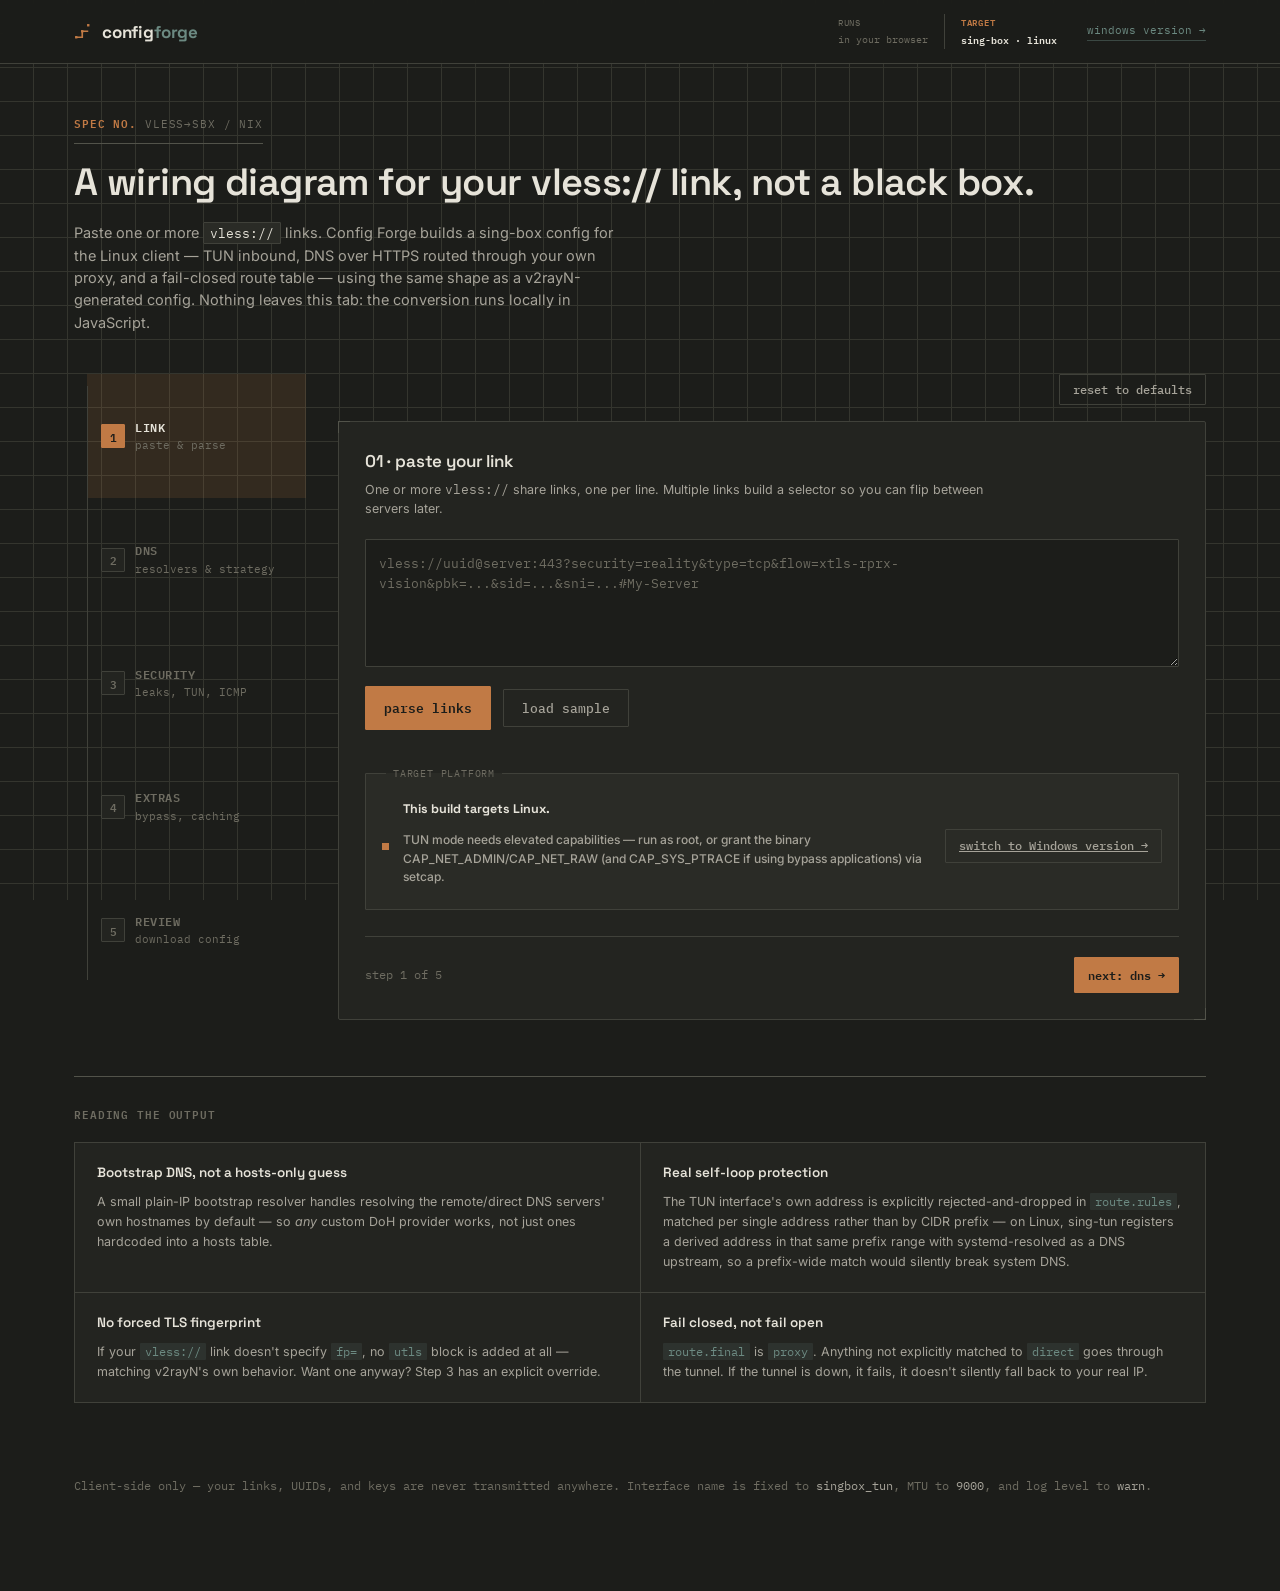
==== commit 9650abf7: "Add files via upload" ====
--- a/linux.html
+++ b/linux.html
@@ -5,7 +5,7 @@
 <meta name="viewport" content="width=device-width, initial-scale=1.0">
 <title>vless → sing-box · config forge (linux)</title>
 <meta name="description" content="Convert vless:// links into sing-box client configs for Linux, generated with the same DNS/routing architecture as v2rayN's actual source code. Runs entirely in your browser — nothing is uploaded.">
-<link rel="icon" href="data:image/svg+xml,<svg xmlns=%22http://www.w3.org/2000/svg%22 viewBox=%220 0 24 24%22><rect width=%2224%22 height=%2224%22 fill=%22%23F2F3EE%22/><path d=%22M3 19H11V11H19%22 stroke=%22%23FF5A1F%22 stroke-width=%222.4%22 fill=%22none%22/><rect x=%221.3%22 y=%2217.3%22 width=%223.4%22 height=%223.4%22 fill=%22%2314181A%22/><rect x=%229.3%22 y=%229.3%22 width=%223.4%22 height=%223.4%22 fill=%22%2314181A%22/><rect x=%2217.3%22 y=%221.3%22 width=%223.4%22 height=%223.4%22 fill=%22%2314181A%22/></svg>">
+<link rel="icon" href="data:image/svg+xml,<svg xmlns=%22http://www.w3.org/2000/svg%22 viewBox=%220 0 24 24%22><rect width=%2224%22 height=%2224%22 fill=%22%231C1D1A%22/><path d=%22M3 19H11V11H19%22 stroke=%22%23C17A45%22 stroke-width=%222.4%22 fill=%22none%22/><rect x=%221.3%22 y=%2217.3%22 width=%223.4%22 height=%223.4%22 fill=%22%23E6E3D9%22/><rect x=%229.3%22 y=%229.3%22 width=%223.4%22 height=%223.4%22 fill=%22%23E6E3D9%22/><rect x=%2217.3%22 y=%221.3%22 width=%223.4%22 height=%223.4%22 fill=%22%23E6E3D9%22/></svg>">
 <link rel="preconnect" href="https://fonts.googleapis.com">
 <link rel="preconnect" href="https://fonts.gstatic.com" crossorigin>
 <link href="https://fonts.googleapis.com/css2?family=Space+Grotesk:wght@500;600;700&family=Inter:wght@400;500;600;700&family=IBM+Plex+Mono:wght@400;500;600;700&display=swap" rel="stylesheet">
--- a/style.css
+++ b/style.css
@@ -1,38 +1,40 @@
 /* ============================================================
-   Config Forge — design tokens (v4: field spec sheet)
-   Light drafting-paper surface, indigo "wire" + signal-orange
-   accents, a dark instrument-readout reserved for live output.
-   Display: Space Grotesk · Body: Inter · Data: IBM Plex Mono
+   Config Forge — design tokens (v5: matte field console)
+   Dark, desaturated surfaces — no gloss, no glow. Muted clay
+   + muted sage accents. Display: Space Grotesk · Body: Inter
+   Data: IBM Plex Mono
    ============================================================ */
 
 :root{
-  --paper:     #F2F3EE;
-  --paper-2:   #FFFFFF;
-  --paper-3:   #EAECE5;
-
-  --ink:       #14181A;
-  --ink-dim:   #4C555A;
-  --ink-mute:  #8A928F;
-
-  --rule:      #D8DBD2;
-  --rule-2:    #C4C8BE;
-
-  --wire:      #2955C6;
-  --wire-soft: rgba(41,85,198,0.08);
-  --wire-line: rgba(41,85,198,0.35);
-
-  --signal:      #FF5A1F;
-  --signal-soft: rgba(255,90,31,0.10);
-  --signal-line: rgba(255,90,31,0.4);
-
-  --danger:      #C4402F;
-  --danger-soft: rgba(196,64,47,0.08);
-
-  --screen:      #12181B;
-  --screen-2:    #1A2226;
-  --screen-line: #2B363B;
-  --screen-text: #DCE1E2;
-  --screen-mute: #6E7A80;
+  --bg:        #1C1D1A;
+  --surface:   #232420;
+  --surface-2: #2A2B26;
+  --surface-3: #313228;
+
+  --ink:       #E6E3D9;
+  --ink-dim:   #A6A399;
+  --ink-mute:  #6E6C61;
+
+  --rule:      #34352E;
+  --rule-2:    #40413A;
+  --divider:   #52534A;
+
+  --signal:      #C17A45;
+  --signal-soft: rgba(193,122,69,0.14);
+  --signal-line: rgba(193,122,69,0.45);
+
+  --wire:      #6C8A82;
+  --wire-soft: rgba(108,138,130,0.14);
+  --wire-line: rgba(108,138,130,0.4);
+
+  --danger:      #B25A4A;
+  --danger-soft: rgba(178,90,74,0.14);
+
+  --screen:      #121310;
+  --screen-2:    #191A16;
+  --screen-line: #2E2F28;
+  --screen-text: #D9D6CB;
+  --screen-mute: #6C6A5F;
 
   --font-display: 'Space Grotesk', ui-sans-serif, sans-serif;
   --font-body:    'Inter', ui-sans-serif, sans-serif;
@@ -47,7 +49,7 @@
 
 body{
   margin:0;
-  background: var(--paper);
+  background: var(--bg);
   color: var(--ink);
   font-family: var(--font-body);
   font-size: 14px;
@@ -66,23 +68,23 @@
 
 code, pre{ font-family: var(--font-mono); }
 
-::selection{ background: var(--signal); color: #fff; }
+::selection{ background: var(--signal); color: #1C1D1A; }
 
 /* ---------- registration-mark corner frame (signature motif) ---------- */
 .tick-frame{ position: relative; }
 .tick-frame::before, .tick-frame::after{
   content: ""; position: absolute; width: 11px; height: 11px; pointer-events: none;
 }
-.tick-frame::before{ top: -1px; left: -1px; border-top: 1.5px solid var(--ink); border-left: 1.5px solid var(--ink); }
-.tick-frame::after{ bottom: -1px; right: -1px; border-bottom: 1.5px solid var(--ink); border-right: 1.5px solid var(--ink); }
+.tick-frame::before{ top: -1px; left: -1px; border-top: 1.5px solid var(--divider); border-left: 1.5px solid var(--divider); }
+.tick-frame::after{ bottom: -1px; right: -1px; border-bottom: 1.5px solid var(--divider); border-right: 1.5px solid var(--divider); }
 .tick-frame-signal::before, .tick-frame-signal::after{ border-color: var(--signal); }
 
 /* ---------- top bar / title block ---------- */
 .top{
   position: sticky; top:0; z-index: 20;
-  background: rgba(242,243,238,0.92);
+  background: rgba(28,29,26,0.92);
   backdrop-filter: blur(6px);
-  border-bottom: 1.5px solid var(--ink);
+  border-bottom: 1px solid var(--rule-2);
 }
 .top-inner{
   max-width: 1180px; margin: 0 auto;
@@ -118,7 +120,7 @@
   text-decoration: none; border-bottom: 1px solid var(--wire-line);
   padding-bottom: 1px; transition: opacity 0.15s ease;
 }
-.pill-link:hover{ opacity: 0.65; }
+.pill-link:hover{ opacity: 0.7; }
 
 /* ---------- shell / layout ---------- */
 .shell{
@@ -131,7 +133,7 @@
   display: inline-block;
   font-family: var(--font-mono); font-size: 11px; letter-spacing: 0.08em;
   text-transform: uppercase; color: var(--ink-mute);
-  padding-bottom: 10px; margin: 0 0 16px; border-bottom: 1.5px solid var(--ink);
+  padding-bottom: 10px; margin: 0 0 16px; border-bottom: 1px solid var(--divider);
 }
 .eyebrow::before{ content: "SPEC NO. "; color: var(--signal); font-weight: 600; }
 .intro h1{
@@ -140,7 +142,7 @@
   color: var(--ink);
 }
 .lede{ color: var(--ink-dim); font-size: 14.5px; margin: 0; max-width: 62ch; }
-.lede code{ color: var(--ink); background: var(--paper-3); padding: 1px 6px; border-radius: var(--radius-sm); font-size: 0.92em; font-family: var(--font-mono); border: 1px solid var(--rule-2); }
+.lede code{ color: var(--ink); background: var(--surface-2); padding: 1px 6px; border-radius: var(--radius-sm); font-size: 0.92em; font-family: var(--font-mono); border: 1px solid var(--rule-2); }
 
 /* ---------- desktop rail layout ---------- */
 @media (min-width: 980px){
@@ -189,12 +191,11 @@
   transition: all 0.3s ease; background: var(--screen-2);
 }
 .path-node[data-state="active"] .node-box{
-  border-color: var(--signal); color: var(--signal); background: rgba(255,90,31,0.14);
-  box-shadow: 0 0 10px rgba(255,90,31,0.35);
+  border-color: var(--signal); color: var(--signal); background: var(--signal-soft);
 }
 .path-node[data-state="active"] .node-box::before{ content: "●"; font-size: 8px; }
 .path-node[data-state="warn"] .node-box{
-  border-color: #e0a030; color: #e0a030; background: rgba(224,160,48,0.14);
+  border-color: #A8874B; color: #A8874B; background: rgba(168,135,75,0.14);
 }
 .path-node[data-state="warn"] .node-box::before{ content: "!"; }
 .node-label{
@@ -231,7 +232,7 @@
 
 /* ---------- panel ---------- */
 .panel{
-  background: var(--paper-2);
+  background: var(--surface);
   border: 1px solid var(--rule-2);
   border-radius: var(--radius);
   padding: 26px;
@@ -249,7 +250,7 @@
 /* ---------- input ---------- */
 .link-input{
   width: 100%; resize: vertical;
-  background: var(--paper); color: var(--ink);
+  background: var(--bg); color: var(--ink);
   border: 1px solid var(--rule-2); border-radius: var(--radius-sm);
   padding: 13px; font-family: var(--font-mono); font-size: 12.5px;
   line-height: 1.6;
@@ -262,14 +263,14 @@
 .btn{
   font-family: var(--font-mono); font-size: 12.5px; font-weight: 500;
   padding: 10px 18px; border-radius: var(--radius-sm);
-  border: 1.5px solid transparent; cursor: pointer;
+  border: 1px solid transparent; cursor: pointer;
   transition: all 0.15s ease;
 }
-.btn-primary{ background: var(--signal); color: #fff; font-weight: 600; border-color: var(--signal); }
-.btn-primary:hover{ background: #e64f18; border-color: #e64f18; }
-.btn-primary:disabled{ background: var(--paper-3); color: var(--ink-mute); border-color: var(--rule-2); cursor: not-allowed; }
+.btn-primary{ background: var(--signal); color: #1C1D1A; font-weight: 600; border-color: var(--signal); }
+.btn-primary:hover{ background: #CE8A55; border-color: #CE8A55; }
+.btn-primary:disabled{ background: var(--surface-2); color: var(--ink-mute); border-color: var(--rule-2); cursor: not-allowed; }
 .btn-ghost{ background: transparent; color: var(--ink-dim); border-color: var(--rule-2); }
-.btn-ghost:hover{ color: var(--ink); border-color: var(--ink); }
+.btn-ghost:hover{ color: var(--ink); border-color: var(--ink-dim); }
 .btn-ghost:disabled{ color: var(--ink-mute); cursor: not-allowed; border-color: var(--rule); }
 .btn-sm{ padding: 7px 13px; font-size: 11.5px; }
 
@@ -280,7 +281,7 @@
 .link-results{ margin-top: 16px; display: flex; flex-direction: column; gap: 8px; }
 .link-card{
   border: 1px solid var(--rule-2); border-left: 3px solid var(--wire); border-radius: var(--radius-sm);
-  padding: 11px 14px; background: var(--paper);
+  padding: 11px 14px; background: var(--surface-2);
   display: flex; align-items: center; justify-content: space-between; gap: 10px;
 }
 .link-card.err{ border-left-color: var(--danger); background: var(--danger-soft); }
@@ -302,7 +303,7 @@
 
 .opt-group{
   border: 1px solid var(--rule-2); border-radius: var(--radius-sm);
-  padding: 18px 16px 16px; margin: 12px 0 0; min-width: 0; background: var(--paper-2);
+  padding: 18px 16px 16px; margin: 12px 0 0; min-width: 0; background: var(--surface-2);
 }
 .opt-group legend{
   font-family: var(--font-mono); font-size: 10px; text-transform: uppercase;
@@ -312,21 +313,21 @@
 .legend-note{ text-transform: none; letter-spacing: normal; color: var(--ink-mute); font-size: 11px; }
 .bypass-input{
   width: 100%; resize: vertical;
-  background: var(--paper); color: var(--ink);
+  background: var(--bg); color: var(--ink);
   border: 1px solid var(--rule-2); border-radius: var(--radius-sm);
   padding: 10px; font-family: var(--font-mono); font-size: 12px; line-height: 1.6;
   margin-top: 2px;
 }
 .bypass-input:focus{ outline: none; border-color: var(--wire); box-shadow: 0 0 0 3px var(--wire-soft); }
 .field-label-hint{ margin-top: 8px; font-size: 11px; display:block; color: var(--ink-mute); }
-.field-label-hint code{ color: var(--ink-dim); background: var(--paper-3); padding: 1px 5px; border-radius: var(--radius-sm); border: 1px solid var(--rule-2); font-family: var(--font-mono); }
+.field-label-hint code{ color: var(--ink-dim); background: var(--surface-3); padding: 1px 5px; border-radius: var(--radius-sm); border: 1px solid var(--rule-2); font-family: var(--font-mono); }
 
 .field{ display: block; margin-top: 13px; }
 .field:first-of-type{ margin-top: 4px; }
 .field-label{ display:block; font-size: 12px; color: var(--ink-dim); margin-bottom: 6px; font-weight: 500; }
 .field-label small{ display:block; color: var(--ink-mute); font-weight: 400; margin-top: 2px; }
 .field input[type="text"], .field input[type="number"], .field select, .field-sub{
-  width: 100%; background: var(--paper); color: var(--ink);
+  width: 100%; background: var(--bg); color: var(--ink);
   border: 1px solid var(--rule-2); border-radius: var(--radius-sm);
   padding: 8px 10px; font-size: 12.5px; font-family: var(--font-mono);
 }
@@ -342,8 +343,8 @@
 }
 .toggle input{ position:absolute; opacity:0; width:0; height:0; }
 .toggle-track{
-  width: 32px; height: 18px; border-radius: var(--radius-sm); background: var(--paper);
-  border: 1.5px solid var(--rule-2);
+  width: 32px; height: 18px; border-radius: var(--radius-sm); background: var(--bg);
+  border: 1px solid var(--rule-2);
   position: relative; transition: all 0.2s ease; margin-top: 2px;
 }
 .toggle-thumb{
@@ -359,7 +360,7 @@
 /* ---------- output (instrument readout) ---------- */
 .output-actions{ display:flex; gap: 8px; }
 .warnings{
-  background: var(--paper-2); border: 1px solid var(--rule-2); border-left: 3px solid var(--signal);
+  background: var(--surface-2); border: 1px solid var(--rule-2); border-left: 3px solid var(--signal);
   border-radius: var(--radius-sm); padding: 12px 15px; margin-bottom: 16px;
   font-size: 12px; color: var(--ink-dim); font-family: var(--font-mono);
 }
@@ -373,14 +374,14 @@
   font-size: 12px; line-height: 1.65; color: var(--screen-text);
 }
 .output-code code{ color: inherit; }
-.tok-key{ color: #7FB8E0; }
-.tok-str{ color: #E8B04F; }
-.tok-num{ color: #FF8A5B; }
-.tok-bool{ color: #C48FE0; }
+.tok-key{ color: #8FA9A2; }
+.tok-str{ color: #C9A15A; }
+.tok-num{ color: #C1875A; }
+.tok-bool{ color: #A98FC0; }
 .tok-punc{ color: var(--screen-mute); }
 
 /* ---------- notes ---------- */
-.notes{ margin-top: 56px; padding-top: 28px; border-top: 1.5px solid var(--ink); }
+.notes{ margin-top: 56px; padding-top: 28px; border-top: 1px solid var(--divider); }
 .notes h2{
   font-family: var(--font-mono); font-size: 11px; text-transform: uppercase;
   letter-spacing: 0.08em; color: var(--ink-mute); margin: 0 0 20px; font-weight: 600;
@@ -392,7 +393,7 @@
 @media (max-width: 780px){ .notes-grid{ grid-template-columns: 1fr; } }
 .note{
   border-right: 1px solid var(--rule-2); border-bottom: 1px solid var(--rule-2);
-  padding: 20px 22px; background: var(--paper-2);
+  padding: 20px 22px; background: var(--surface);
 }
 .note h3{ font-size: 13.5px; margin: 0 0 8px; color: var(--ink); font-family: var(--font-display); font-weight: 600; }
 .note p{ font-size: 12.5px; color: var(--ink-dim); margin: 0; line-height: 1.6; }
@@ -407,7 +408,7 @@
 .site-footer code{ color: var(--ink-dim); }
 
 /* ---------- platform banner ---------- */
-.platform-banner{ background: var(--paper-3); border-color: var(--rule-2); }
+.platform-banner{ background: var(--surface-2); border-color: var(--rule-2); }
 .platform-badge{ display: flex; align-items: center; gap: 14px; flex-wrap: wrap; }
 .platform-badge-dot{
   width: 7px; height: 7px; flex-shrink: 0; border-radius: 0;
@@ -423,7 +424,7 @@
 .stepper{
   display: flex; align-items: stretch; gap: 0;
   border: 1px solid var(--rule-2); border-radius: var(--radius);
-  background: var(--paper-2); overflow-x: auto; margin-bottom: 28px;
+  background: var(--surface); overflow-x: auto; margin-bottom: 28px;
 }
 .step-item{
   flex: 1; min-width: 128px;
@@ -434,19 +435,19 @@
   font-family: var(--font-mono);
 }
 .step-item:last-child{ border-right: none; }
-.step-item:hover{ background: var(--paper-3); }
+.step-item:hover{ background: var(--surface-2); }
 .step-num{
   flex-shrink: 0; width: 24px; height: 24px; border-radius: var(--radius-sm);
-  border: 1.5px solid var(--rule-2); display: flex; align-items: center; justify-content: center;
+  border: 1px solid var(--rule-2); display: flex; align-items: center; justify-content: center;
   font-size: 11px; color: var(--ink-mute); font-weight: 600;
-  transition: all 0.2s ease; background: var(--paper-2);
+  transition: all 0.2s ease; background: var(--surface);
 }
 .step-item[data-state="current"]{ background: var(--signal-soft); }
 .step-item[data-state="current"] .step-num{
-  border-color: var(--signal); color: #fff; background: var(--signal);
+  border-color: var(--signal); color: #1C1D1A; background: var(--signal);
 }
 .step-item[data-state="done"] .step-num{
-  border-color: var(--wire); color: #fff; background: var(--wire);
+  border-color: var(--wire); color: #1C1D1A; background: var(--wire);
 }
 .step-item[data-state="done"] .step-num::before{ content: "✓"; }
 .step-text{ display: flex; flex-direction: column; gap: 1px; min-width: 0; }
@@ -470,7 +471,7 @@
   .step-item{
     border-right: none; padding: 13px 8px 13px 14px; min-width: 0;
   }
-  .step-item:hover{ background: var(--paper-3); }
+  .step-item:hover{ background: var(--surface-2); }
 }
 
 .step-panel{ display: none; }
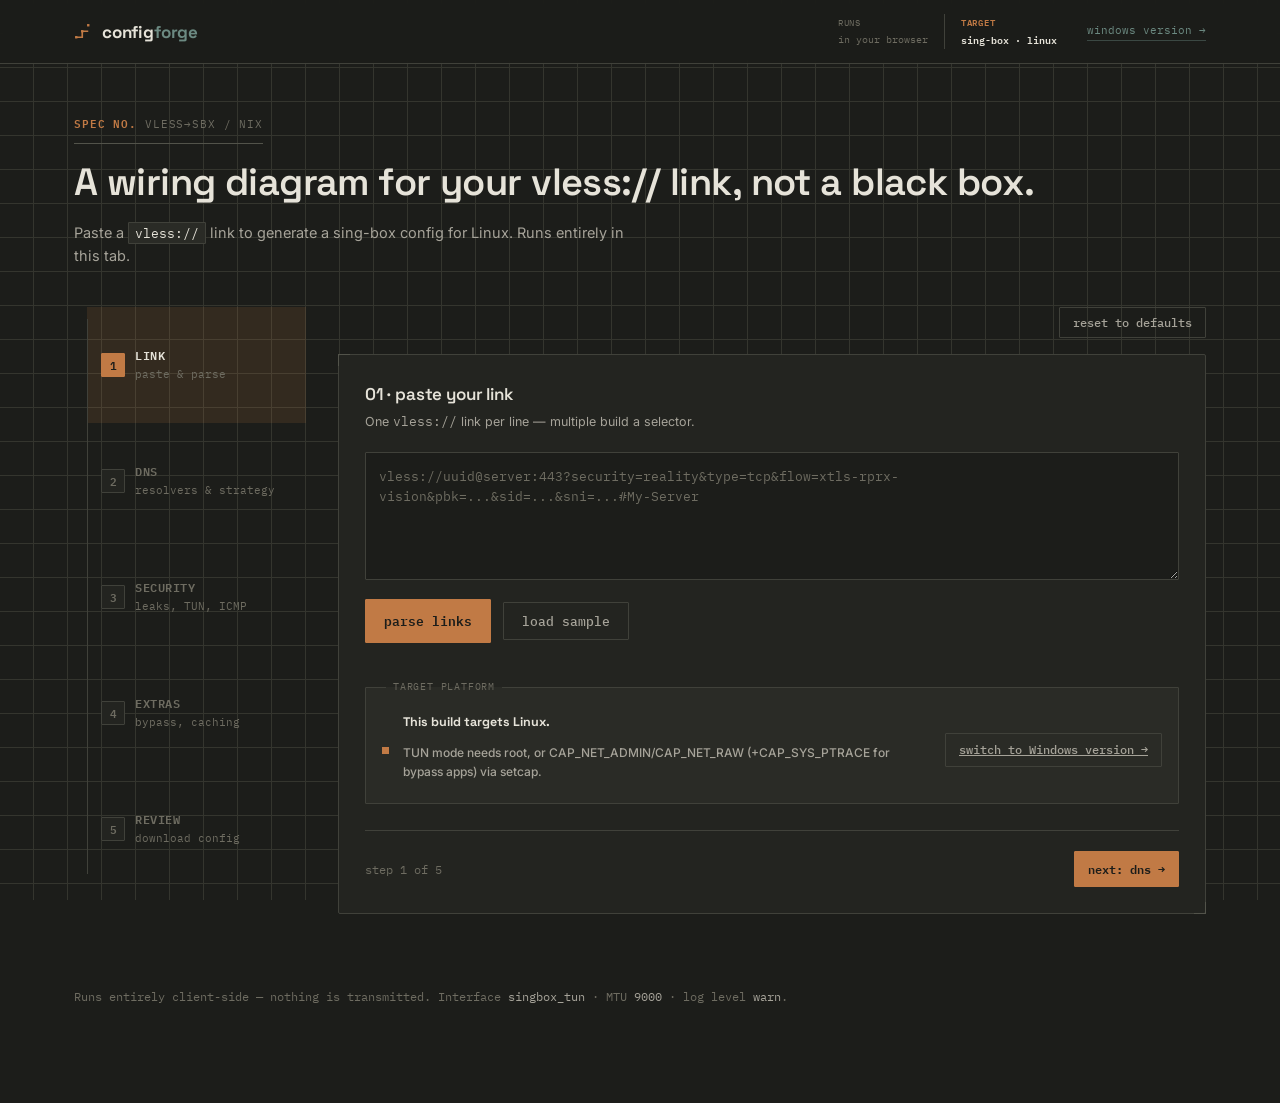
==== commit 84e63881: "Add files via upload" ====
--- a/linux.html
+++ b/linux.html
@@ -39,7 +39,7 @@
   <section class="intro">
     <p class="eyebrow">VLESS→SBX / NIX</p>
     <h1>A wiring diagram for your vless:// link, not a black box.</h1>
-    <p class="lede" id="ledeText">Five steps: paste a link, set your DNS, set your security posture, add anything optional, then review and download. This tool's DNS/routing generation is ported directly from v2rayN's actual <code>SingboxDnsService.cs</code> / <code>SingboxRoutingService.cs</code> source. Nothing leaves this tab.</p>
+    <p class="lede" id="ledeText">Paste a <code>vless://</code> link to generate a sing-box config. Runs entirely in this tab.</p>
   </section>
 
   <!-- STEPPER -->
@@ -77,7 +77,7 @@
     <div class="step-panel" data-step="1" data-active="1">
       <div class="step-panel-head">
         <h2>01 · paste your link</h2>
-        <p>One or more <code>vless://</code> share links, one per line. Multiple links build a selector so you can flip between servers later.</p>
+        <p>One <code>vless://</code> link per line — multiple build a selector.</p>
       </div>
 
       <textarea id="vlessInput" class="link-input" rows="5" spellcheck="false"
@@ -97,7 +97,7 @@
           <span class="platform-badge-dot"></span>
           <div class="platform-badge-text">
             <strong>This build targets Linux.</strong>
-            <span class="field-label field-label-hint" id="platformHint">TUN mode needs elevated capabilities — run as root, or grant the binary CAP_NET_ADMIN/CAP_NET_RAW (and CAP_SYS_PTRACE if using bypass applications) via setcap.</span>
+            <span class="field-label field-label-hint" id="platformHint">TUN mode needs root, or CAP_NET_ADMIN/CAP_NET_RAW (+CAP_SYS_PTRACE for bypass apps) via setcap.</span>
           </div>
           <a href="index.html" class="btn btn-ghost btn-sm">switch to Windows version →</a>
         </div>
@@ -114,7 +114,6 @@
     <div class="step-panel" data-step="2">
       <div class="step-panel-head">
         <h2>02 · dns resolution</h2>
-        <p>v2rayN's 3-tier architecture: a bootstrap resolver handles the remote/direct servers' own hostnames, so any custom DoH provider works out of the box.</p>
       </div>
 
       <div class="options-grid">
@@ -145,15 +144,14 @@
           </label>
           <input type="text" id="optDirectDnsCustom" class="field-sub" placeholder="1.1.1.1 or https://doh.example.com/dns-query" hidden>
           <span class="field-label field-label-hint">
-            v2rayN's actual default is 119.29.29.29 (DNSPod), a China-anycast address unreachable for many
-            users outside China. Defaulted to <strong>System default</strong> here instead.
+            Defaults to <strong>System default</strong> — v2rayN's own default (DNSPod) is unreachable for many outside China.
           </span>
         </fieldset>
 
         <fieldset class="opt-group">
           <legend>Bootstrap resolver</legend>
           <label class="field">
-            <span class="field-label">Bootstrap resolver <small>resolves the remote/direct servers' own hostnames — plain IP, no chicken-and-egg problem</small></span>
+            <span class="field-label">Bootstrap resolver <small>resolves the DNS servers' own hostnames</small></span>
             <select id="optBootstrapDns">
               <option value="119.29.29.29">119.29.29.29 — DNSPod (v2rayN default)</option>
               <option value="223.5.5.5">223.5.5.5 — AliDNS</option>
@@ -178,7 +176,6 @@
     <div class="step-panel" data-step="3">
       <div class="step-panel-head">
         <h2>03 · security posture</h2>
-        <p>Leak protection, TUN interface behavior, and anti-detection options — the real v2rayN TUN policies (ICMP routing, TLS fragmentation) most generators skip.</p>
       </div>
 
       <div class="options-grid">
@@ -187,17 +184,17 @@
           <label class="toggle">
             <input type="checkbox" id="optBlockQuic" checked>
             <span class="toggle-track"><span class="toggle-thumb"></span></span>
-            <span class="toggle-text">Block UDP/443 (QUIC)<small>stops traffic bypassing the proxy over HTTP/3</small></span>
+            <span class="toggle-text">Block UDP/443 (QUIC)<small>prevents HTTP/3 bypass</small></span>
           </label>
           <label class="toggle">
             <input type="checkbox" id="optBlockIpv6" checked>
             <span class="toggle-track"><span class="toggle-thumb"></span></span>
-            <span class="toggle-text">Reject IPv6<small>drops IPv6 that reaches the tunnel — true leak-proofing needs it disabled at the OS/adapter level too</small></span>
+            <span class="toggle-text">Reject IPv6<small>also disable IPv6 at the OS level for full leak-proofing</small></span>
           </label>
           <label class="toggle">
             <input type="checkbox" id="optBlockAaaaQuery">
             <span class="toggle-track"><span class="toggle-thumb"></span></span>
-            <span class="toggle-text">Block AAAA DNS answers<small>answers every AAAA lookup empty instead of forwarding it — forces IPv4 at the DNS level, ahead of "Reject IPv6" above</small></span>
+            <span class="toggle-text">Block AAAA DNS answers<small>forces IPv4 at the DNS level</small></span>
           </label>
         </fieldset>
 
@@ -218,16 +215,10 @@
           <label class="toggle">
             <input type="checkbox" id="optStrictRoute" checked>
             <span class="toggle-track"><span class="toggle-thumb"></span></span>
-            <span class="toggle-text">Strict route<small>forces all system traffic into the TUN, even off-subnet</small></span>
-          </label>
-          <label class="toggle">
-            <input type="checkbox" id="optTlsFragment">
-            <span class="toggle-track"><span class="toggle-thumb"></span></span>
-            <span class="toggle-text">TLS record fragmentation<small>splits sniffed TLS ClientHellos to evade SNI-based blocking</small></span>
+            <span class="toggle-text">Strict route<small>routes all system traffic into the TUN</small></span>
           </label>
           <span class="field-label field-label-hint">
-            This client's own traffic is always excluded from the tunnel automatically, by process name —
-            no manual path needed.
+            Own traffic is auto-excluded from the tunnel by process name.
           </span>
         </fieldset>
       </div>
@@ -245,7 +236,6 @@
     <div class="step-panel" data-step="4">
       <div class="step-panel-head">
         <h2>04 · optional extras</h2>
-        <p>Everything here is optional — local inbounds, rule sets, and domains/apps you'd rather send direct.</p>
       </div>
 
       <div class="options-grid">
@@ -254,7 +244,7 @@
           <label class="toggle">
             <input type="checkbox" id="optSocksEnable">
             <span class="toggle-track"><span class="toggle-thumb"></span></span>
-            <span class="toggle-text">SOCKS/HTTP inbound<small>for apps that don't use the system proxy — off means TUN-only</small></span>
+            <span class="toggle-text">SOCKS/HTTP inbound<small>off = TUN-only</small></span>
           </label>
           <label class="field field-inline" id="socksPortRow">
             <span class="field-label">SOCKS port</span>
@@ -263,7 +253,7 @@
           <label class="toggle">
             <input type="checkbox" id="optClashApi">
             <span class="toggle-track"><span class="toggle-thumb"></span></span>
-            <span class="toggle-text">Clash API<small>for GUI clients (v2rayN tray, yacd, etc.) — bound to localhost</small></span>
+            <span class="toggle-text">Clash API<small>for GUI clients, bound to localhost</small></span>
           </label>
           <label class="field field-inline" id="clashPortRow">
             <span class="field-label">Port</span>
@@ -280,7 +270,7 @@
           <label class="toggle">
             <input type="checkbox" id="optUseGeositePrivate">
             <span class="toggle-track"><span class="toggle-thumb"></span></span>
-            <span class="toggle-text">geosite-private rule-set<small>matches local-network hostnames direct — not required: <code>ip_is_private</code> already covers private IPs</small></span>
+            <span class="toggle-text">geosite-private rule-set<small>optional — <code>ip_is_private</code> already covers private IPs</small></span>
           </label>
           <label class="field" id="ruleSetModeRow">
             <span class="field-label">geosite-private rule-set source</span>
@@ -294,7 +284,7 @@
           <label class="toggle">
             <input type="checkbox" id="optCacheFile">
             <span class="toggle-track"><span class="toggle-thumb"></span></span>
-            <span class="toggle-text">DNS cache file<small>persists fakeip/cache across restarts</small></span>
+            <span class="toggle-text">DNS cache file<small>persists DNS cache across restarts</small></span>
           </label>
         </fieldset>
 
@@ -332,7 +322,7 @@
     <div class="step-panel" data-step="5">
       <div class="step-panel-head">
         <h2>05 · review &amp; download</h2>
-        <p>Trace confirms which pieces are live. Download, then verify with <code>sing-box check -c config.json</code> before relying on it.</p>
+        <p>Verify with <code>sing-box check -c config.json</code> before relying on it.</p>
       </div>
 
       <section class="signal-path tick-frame tick-frame-signal" id="signalPath" aria-label="Connection path status">
@@ -384,30 +374,9 @@
 
   </section>
 
-  <section class="notes">
-    <h2>reading the output</h2>
-    <div class="notes-grid">
-      <div class="note">
-        <h3>Bootstrap DNS, not a hosts-only guess</h3>
-        <p>A small plain-IP bootstrap resolver handles resolving the remote/direct DNS servers' own hostnames by default — so <em>any</em> custom DoH provider works, not just ones hardcoded into a hosts table.</p>
-      </div>
-      <div class="note">
-        <h3>Real self-loop protection</h3>
-        <p>The TUN interface's own address is explicitly rejected-and-dropped in <code>route.rules</code>, matched per single address rather than by CIDR prefix — on Linux, sing-tun registers a derived address in that same prefix range with systemd-resolved as a DNS upstream, so a prefix-wide match would silently break system DNS.</p>
-      </div>
-      <div class="note">
-        <h3>No forced TLS fingerprint</h3>
-        <p>If your <code>vless://</code> link doesn't specify <code>fp=</code>, no <code>utls</code> block is added at all — matching v2rayN's own behavior. Want one anyway? Step 3 has an explicit override.</p>
-      </div>
-      <div class="note">
-        <h3>Fail closed, not fail open</h3>
-        <p><code>route.final</code> is <code>proxy</code>. Anything not explicitly matched to <code>direct</code> goes through the tunnel. If the tunnel is down, it fails, it doesn't silently fall back to your real IP.</p>
-      </div>
-    </div>
-  </section>
 
   <footer class="site-footer">
-    <p>Client-side only — your links, UUIDs, and keys are never transmitted anywhere. Interface name is fixed to <code>singbox_tun</code>, MTU to <code>9000</code>, and log level to <code>warn</code>.</p>
+    <p>Runs entirely client-side — nothing is transmitted. Interface <code>singbox_tun</code> · MTU <code>9000</code> · log level <code>warn</code>.</p>
   </footer>
 
 </main>
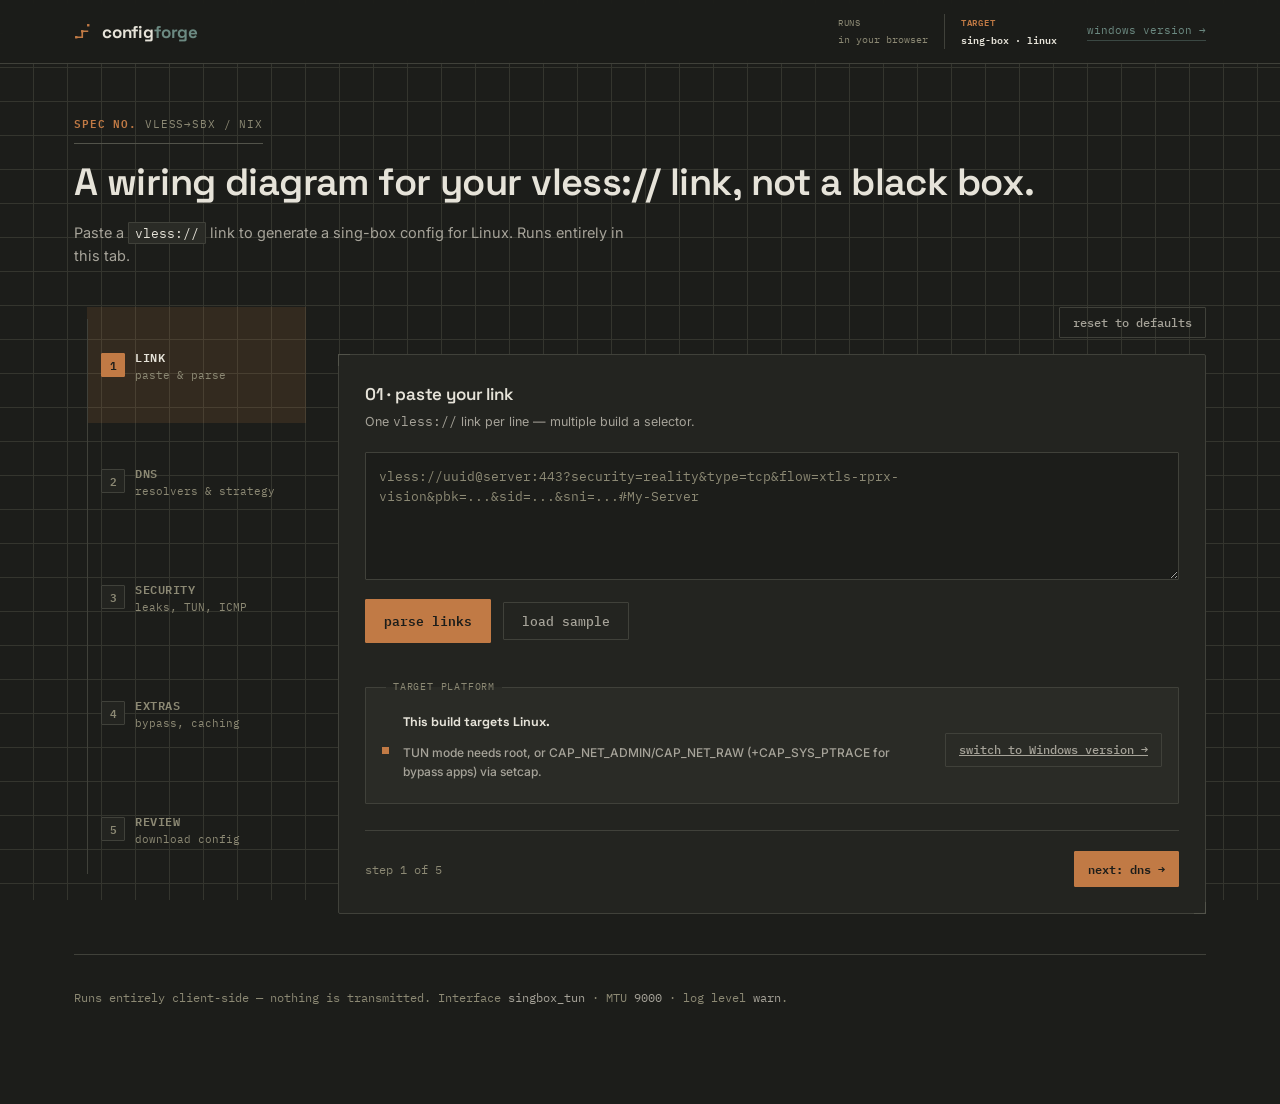
==== commit efe5ca83: "Add files via upload" ====
--- a/linux.html
+++ b/linux.html
@@ -5,6 +5,11 @@
 <meta name="viewport" content="width=device-width, initial-scale=1.0">
 <title>vless → sing-box · config forge (linux)</title>
 <meta name="description" content="Convert vless:// links into sing-box client configs for Linux, generated with the same DNS/routing architecture as v2rayN's actual source code. Runs entirely in your browser — nothing is uploaded.">
+<meta name="theme-color" content="#1C1D1A">
+<meta property="og:type" content="website">
+<meta property="og:title" content="Config Forge — vless:// → sing-box (Linux)">
+<meta property="og:description" content="Convert vless:// links into a sing-box client config for Linux. Runs entirely in your browser — nothing is uploaded.">
+<meta name="twitter:card" content="summary">
 <link rel="icon" href="data:image/svg+xml,<svg xmlns=%22http://www.w3.org/2000/svg%22 viewBox=%220 0 24 24%22><rect width=%2224%22 height=%2224%22 fill=%22%231C1D1A%22/><path d=%22M3 19H11V11H19%22 stroke=%22%23C17A45%22 stroke-width=%222.4%22 fill=%22none%22/><rect x=%221.3%22 y=%2217.3%22 width=%223.4%22 height=%223.4%22 fill=%22%23E6E3D9%22/><rect x=%229.3%22 y=%229.3%22 width=%223.4%22 height=%223.4%22 fill=%22%23E6E3D9%22/><rect x=%2217.3%22 y=%221.3%22 width=%223.4%22 height=%223.4%22 fill=%22%23E6E3D9%22/></svg>">
 <link rel="preconnect" href="https://fonts.googleapis.com">
 <link rel="preconnect" href="https://fonts.gstatic.com" crossorigin>
@@ -44,26 +49,26 @@
 
   <!-- STEPPER -->
   <nav class="stepper" id="stepper" aria-label="Setup steps">
-    <div class="step-item" data-step-btn="1" data-state="current">
+    <button type="button" class="step-item" data-step-btn="1" data-state="current">
       <span class="step-num">1</span>
       <span class="step-text"><span class="step-title">Link</span><span class="step-desc">paste &amp; parse</span></span>
-    </div>
-    <div class="step-item" data-step-btn="2" data-state="upcoming">
+    </button>
+    <button type="button" class="step-item" data-step-btn="2" data-state="upcoming">
       <span class="step-num">2</span>
       <span class="step-text"><span class="step-title">DNS</span><span class="step-desc">resolvers &amp; strategy</span></span>
-    </div>
-    <div class="step-item" data-step-btn="3" data-state="upcoming">
+    </button>
+    <button type="button" class="step-item" data-step-btn="3" data-state="upcoming">
       <span class="step-num">3</span>
       <span class="step-text"><span class="step-title">Security</span><span class="step-desc">leaks, TUN, ICMP</span></span>
-    </div>
-    <div class="step-item" data-step-btn="4" data-state="upcoming">
+    </button>
+    <button type="button" class="step-item" data-step-btn="4" data-state="upcoming">
       <span class="step-num">4</span>
       <span class="step-text"><span class="step-title">Extras</span><span class="step-desc">bypass, caching</span></span>
-    </div>
-    <div class="step-item" data-step-btn="5" data-state="upcoming">
+    </button>
+    <button type="button" class="step-item" data-step-btn="5" data-state="upcoming">
       <span class="step-num">5</span>
       <span class="step-text"><span class="step-title">Review</span><span class="step-desc">download config</span></span>
-    </div>
+    </button>
   </nav>
 
   <div class="utility-row">
@@ -248,7 +253,7 @@
           </label>
           <label class="field field-inline" id="socksPortRow">
             <span class="field-label">SOCKS port</span>
-            <input type="number" id="optSocksPort" value="10808">
+            <input type="number" id="optSocksPort" value="10808" min="1" max="65535">
           </label>
           <label class="toggle">
             <input type="checkbox" id="optClashApi">
@@ -257,7 +262,7 @@
           </label>
           <label class="field field-inline" id="clashPortRow">
             <span class="field-label">Port</span>
-            <input type="number" id="optClashPort" value="10814">
+            <input type="number" id="optClashPort" value="10814" min="1" max="65535">
           </label>
           <label class="field" id="clashSecretRow">
             <span class="field-label">API secret <small>recommended if exposing beyond localhost</small></span>
--- a/style.css
+++ b/style.css
@@ -13,7 +13,7 @@
 
   --ink:       #E6E3D9;
   --ink-dim:   #A6A399;
-  --ink-mute:  #6E6C61;
+  --ink-mute:  #8C8974;
 
   --rule:      #34352E;
   --rule-2:    #40413A;
@@ -34,7 +34,7 @@
   --screen-2:    #191A16;
   --screen-line: #2E2F28;
   --screen-text: #D9D6CB;
-  --screen-mute: #6C6A5F;
+  --screen-mute: #85826F;
 
   --font-display: 'Space Grotesk', ui-sans-serif, sans-serif;
   --font-body:    'Inter', ui-sans-serif, sans-serif;
@@ -154,14 +154,12 @@
       "intro   intro"
       "rail    utility"
       "rail    panel"
-      "notes   notes"
       "footer  footer";
   }
   .intro{ grid-area: intro; max-width: none; }
   .stepper{ grid-area: rail; }
   .utility-row{ grid-area: utility; }
   .panel{ grid-area: panel; }
-  .notes{ grid-area: notes; }
   .site-footer{ grid-area: footer; }
 }
 
@@ -380,29 +378,9 @@
 .tok-bool{ color: #A98FC0; }
 .tok-punc{ color: var(--screen-mute); }
 
-/* ---------- notes ---------- */
-.notes{ margin-top: 56px; padding-top: 28px; border-top: 1px solid var(--divider); }
-.notes h2{
-  font-family: var(--font-mono); font-size: 11px; text-transform: uppercase;
-  letter-spacing: 0.08em; color: var(--ink-mute); margin: 0 0 20px; font-weight: 600;
-}
-.notes-grid{
-  display: grid; grid-template-columns: repeat(2, 1fr); gap: 0;
-  border-top: 1px solid var(--rule-2); border-left: 1px solid var(--rule-2);
-}
-@media (max-width: 780px){ .notes-grid{ grid-template-columns: 1fr; } }
-.note{
-  border-right: 1px solid var(--rule-2); border-bottom: 1px solid var(--rule-2);
-  padding: 20px 22px; background: var(--surface);
-}
-.note h3{ font-size: 13.5px; margin: 0 0 8px; color: var(--ink); font-family: var(--font-display); font-weight: 600; }
-.note p{ font-size: 12.5px; color: var(--ink-dim); margin: 0; line-height: 1.6; }
-.note code{ color: var(--wire); background: var(--wire-soft); padding: 1px 5px; border-radius: var(--radius-sm); font-size: 0.92em; font-family: var(--font-mono); }
-.note a{ color: var(--signal); }
-
 /* ---------- footer ---------- */
 .site-footer{
-  margin-top: 40px; padding-top: 22px;
+  margin-top: 40px; padding-top: 22px; border-top: 1px solid var(--rule-2);
   font-size: 12px; color: var(--ink-mute); font-family: var(--font-mono);
 }
 .site-footer code{ color: var(--ink-dim); }
@@ -430,10 +408,12 @@
   flex: 1; min-width: 128px;
   display: flex; align-items: center; gap: 10px;
   padding: 15px 16px; cursor: pointer; user-select: none;
-  border-right: 1px solid var(--rule-2);
+  border: none; border-right: 1px solid var(--rule-2);
   background: transparent; transition: background 0.15s ease;
-  font-family: var(--font-mono);
-}
+  font-family: var(--font-mono); text-align: left; color: inherit;
+  appearance: none; -webkit-appearance: none;
+}
+.step-item:focus-visible{ outline: 2px solid var(--signal); outline-offset: -2px; }
 .step-item:last-child{ border-right: none; }
 .step-item:hover{ background: var(--surface-2); }
 .step-num{
